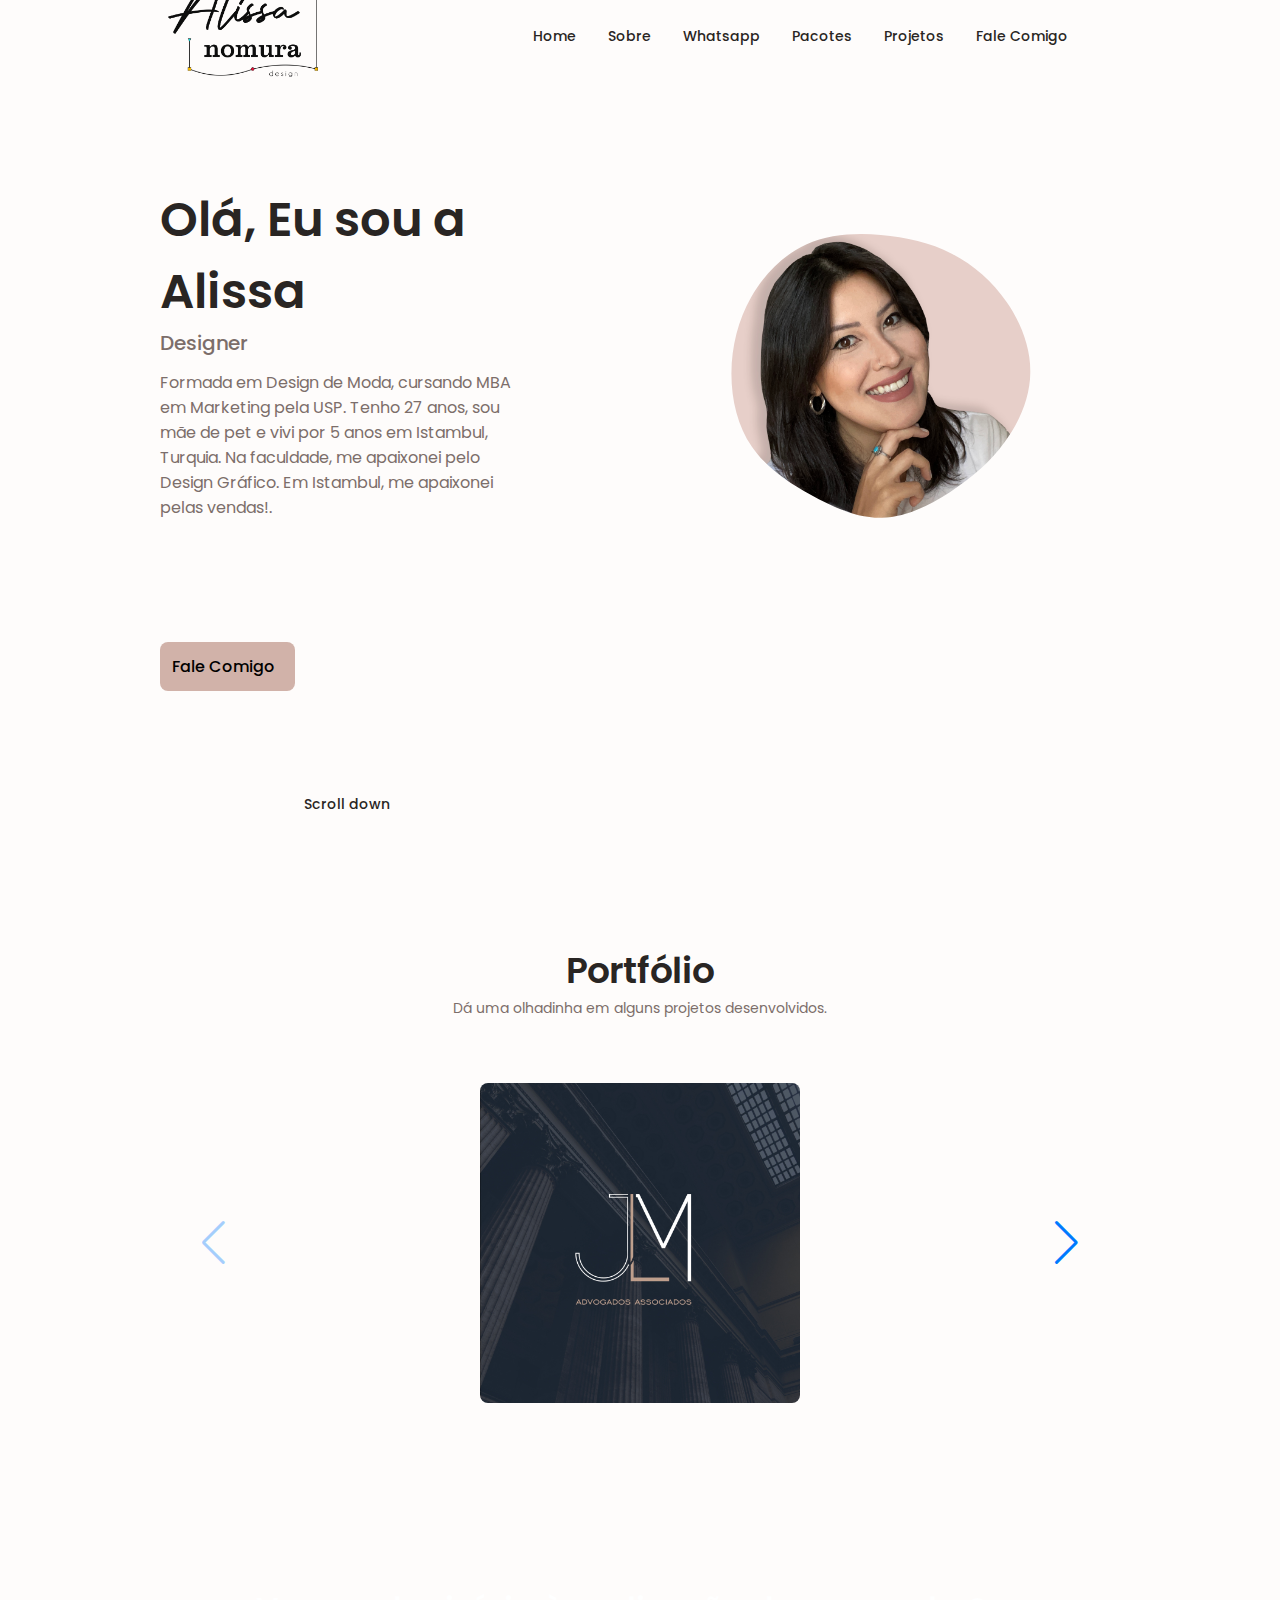
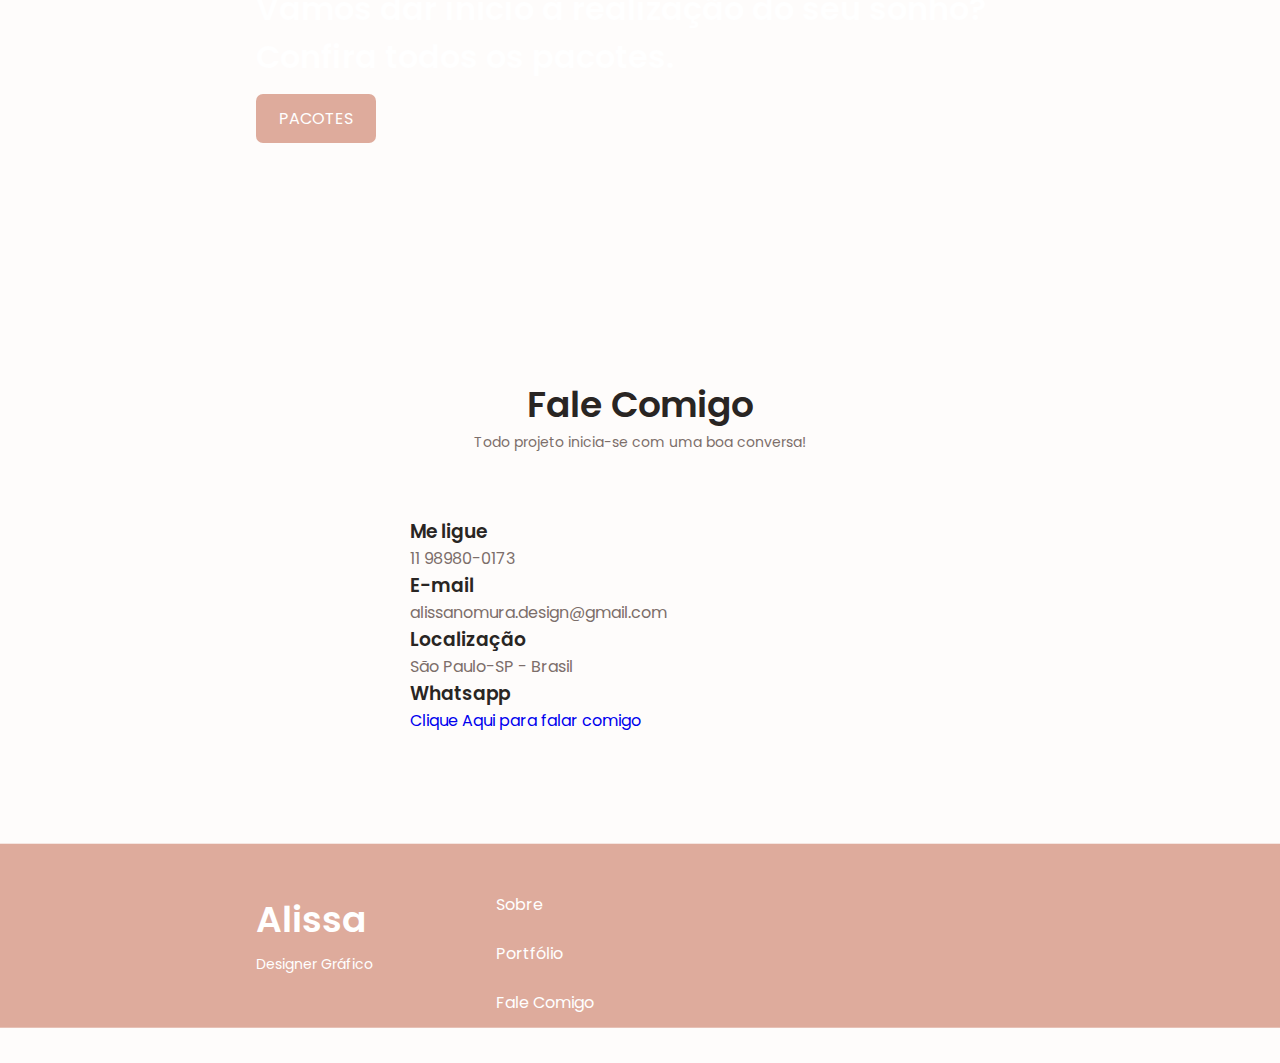
==== index.html @ 4fa04b90 "imagem corronpida" ====
<!doctype html>
<html lang="pt-br">
  <head>
    <!-- Required meta tags -->
    <meta charset="utf-8">
    <meta name="viewport" content="width=device-width, initial-scale=1">
    <!--unicon-->
    <link rel="stylesheet" href="https://unicons.iconscout.com/release/v4.0.0/css/line.css">
    <!---swiper CSS-->
    <link rel="stylesheet" href="css/swiper-bundle.min.css">
    <!-- Bootstrap CSS -->
    <link href="https://cdn.jsdelivr.net/npm/bootstrap@5.1.0/dist/css/bootstrap.min.css" rel="stylesheet" integrity="sha384-KyZXEAg3QhqLMpG8r+8fhAXLRk2vvoC2f3B09zVXn8CA5QIVfZOJ3BCsw2P0p/We" crossorigin="anonymous">
    <!--css main-->
    
    <link rel="stylesheet" href="estilos/main.css">
    

    <title>Alissa Nomura</title>
  </head>
  <body>
    <!-----------------------menu de navegação inferior------------------------------------------------>
    <header>
      <div class="header" id="header">
      <nav class="nav container">
        <a href="index.html" class="nav__logo img__logo__adjust"><img src="assets/LOGO_NOVO.png" alt=""></a>

        <div class="nav__menu" id="nav-menu">
          <ul class="nav__list grid">
            <li class="nav__item">
              <a href="#home" class="nav__link">
                 <i class="uil uil-estate nav__icon"></i> Home
              </a>
            </li>
            <li class="nav__item">
              <a href="sobre.html" class="nav__link">
                <i class="uil uil-user nav__icon"></i> Sobre
              </a>
            </li>
            <li class="nav__item">
              <a href="https://api.whatsapp.com/send?phone=5511989800173&text=Ol%C3%A1!%20Gostaria%20de%20mais%20informa%C3%A7%C3%B5es%20sobre%20os%20pacotes%20de%20Identidade%20Visual.%20" target="_blank" class="nav__link">
                <i class="uil uil-whatsapp nav__icon"></i> Whatsapp
              </a>
            </li>
            <li class="nav__item">
              <a href="/serviços.html" class="nav__link">
                <i class="uil uil-briefcase-alt nav__icon" ></i> Pacotes
              </a>
            </li>
            <li class="nav__item">
              <a href="#portfolio" class="nav__link">
                <i class="uil uil-scenery nav__icon"></i> Projetos
              </a>
            </li>
            <li class="nav__item">
              <a href="#contato" class="nav__link">
                <i class="uil uil-message nav__icon"></i> Fale Comigo
              </a>
            </li>
          </ul>
          <i class="uil uil-times nav__close" id="nav-close"></i>
        </div>

        <div class="nav__btns">
          <div class="nav__toggle" id="nav-toggle">
            <i class="uil uil-apps"></i>
          </div>
        </div>
      </nav>
    </div>
 </header>

 <!----------------------------------------- MAIN ------------------------------------------------------>
 <main class="main">

 

 <!----------------------------------------- HOME ------------------------------------------------------>

 <section class="home section" id="home">

  <div class="home__container container grid">

    <div class="home__content grid">
      <div class="home__social">
        <a href="https://www.instagram.com/alissanomura.design/"  target="_blank" class="home__social-icon">
          <i class="uil uil-instagram"></i>
        </a>

        <a href="https://api.whatsapp.com/send?phone=5511989800173&text=Ol%C3%A1!%20Gostaria%20de%20mais%20informa%C3%A7%C3%B5es%20sobre%20os%20pacotes%20de%20Identidade%20Visual.%20"  target="_blank" class="home__social-icon">
          <i class="uil uil-whatsapp"></i>
        </a>

      </div>
      <div class="home_img">
        <svg class="home__blob" viewBox="0 0 200 200" xmlns="http://www.w3.org/2000/svg">
          <defs>
            <clipPath id="user-space" clipPathUnits="userSpaceOnUse">
              <path fill="#FF0066" d="M43.6,-74.6C57.1,-67.7,69,-57.2,78,-44.2C87,-31.2,93,-15.6,92.7,-0.2C92.5,15.3,85.9,30.6,76.7,43.2C67.5,55.9,55.7,65.9,42.4,74.5C29.2,83,14.6,90.2,-0.2,90.5C-15,90.8,-29.9,84.3,-44.3,76.3C-58.6,68.4,-72.4,59.1,-81.3,46.1C-90.2,33.2,-94.2,16.6,-94.1,0C-94,-16.5,-89.9,-33,-81.8,-47.3C-73.7,-61.6,-61.7,-73.8,-47.4,-80.3C-33.1,-86.8,-16.6,-87.6,-0.8,-86.3C15,-85,30.1,-81.6,43.6,-74.6Z" transform="translate(95 90)" />
            </clipPath>
          </defs>
      
          <image class="home__blob-img"  preserveAspectRatio="xMinYMin slice" x='-11' y='-5' xlink:href="assets/foto-alissa-home-page.jpg" clip-path="url(#user-space)"/>
        </svg>
      </div>
      <div class="home__data">
        <h1 class="home__title">Olá, Eu sou a Alissa</h1>
        <h3 class="home__subtitle">Designer</h3>
        <p class="home__description">Formada em Design de Moda, cursando MBA em Marketing pela USP.
          Tenho 27  anos, sou mãe de pet e vivi por 5 anos em Istambul, Turquia.
          Na faculdade, me apaixonei pelo Design Gráfico. Em Istambul, me apaixonei pelas vendas!.</p>
        <a href="#contato" class="button button--flex">
          Fale Comigo <i class="uil uil-message button__icon"></i>
        </a>
      </div>
    </div>
<br>
    <div class="home__scroll">
      <a href="#sobre" class="home__scroll-button button--flex">
        <i class="uil uil-mouse-alt home__scroll-mouse"></i>
        <span class="home__scroll-name">Scroll down</span>
        <i class="uil uil-arrow-down home__scroll-arrow"></i>
      </a>
    </div>

  </div>
 </section>


 <!----------------------------------------- SOBRE ----------------------------------------------------->

 






<!----------------------------------------- portfolio ---------------------------------------------------->


<section class="portfolio section" id="portfolio">
  <h2 class="section__title">Portfólio</h2>
  <span class="section__subtitle">Dá uma olhadinha em alguns projetos desenvolvidos.</span>

  <div class="portfolio__container container swiper-container">
    <div class="swiper-wrapper">
      <!----------------------------------------- portfolio 1 ---------------------------------------------------->
      <div class="portfolio__content grid swiper-slide">
        <img src="assets/fotos-promo-produtos-serviços/01.jpg" alt="" class="portfolio__img">

        
      </div>

      <!----------------------------------------- portfolio 2 ---------------------------------------------------->
      <div class="portfolio__content grid swiper-slide">
        <img src="assets/fotos-promo-produtos-serviços/02.jpg" alt="" class="portfolio__img">

        
      </div>

      <!----------------------------------------- portfolio 3 ---------------------------------------------------->
      <div class="portfolio__content grid swiper-slide">
        <img src="assets/fotos-promo-produtos-serviços/03.jpg" alt="" class="portfolio__img">

        
      </div>

      <!----------------------------------------- portfolio 4 ---------------------------------------------------->
      <div class="portfolio__content grid swiper-slide">
        <img src="assets/fotos-promo-produtos-serviços/04.jpg" alt="" class="portfolio__img">

        
      </div>

      <!----------------------------------------- portfolio 5 ---------------------------------------------------->
      <div class="portfolio__content grid swiper-slide">
        <img src="assets/fotos-promo-produtos-serviços/05.jpg" alt="" class="portfolio__img">

        
      </div>

      <!----------------------------------------- portfolio 5 ---------------------------------------------------->
      <div class="portfolio__content grid swiper-slide">
        <img src="assets/fotos-promo-produtos-serviços/06.jpg" alt="" class="portfolio__img">

        
      </div>

      <!----------------------------------------- portfolio 5 ---------------------------------------------------->
      <div class="portfolio__content grid swiper-slide">
        <img src="assets/fotos-promo-produtos-serviços/07.jpg" alt="" class="portfolio__img">

        
      </div>

      <!----------------------------------------- portfolio 5 ---------------------------------------------------->
      <div class="portfolio__content grid swiper-slide">
        <img src="assets/fotos-promo-produtos-serviços/08.jpg" alt="" class="portfolio__img">

        
      </div>

      <!----------------------------------------- portfolio 5 ---------------------------------------------------->
      <div class="portfolio__content grid swiper-slide">
        <img src="assets/fotos-promo-produtos-serviços/09.jpg" alt="" class="portfolio__img">

        
      </div>

      <!----------------------------------------- portfolio 5 ---------------------------------------------------->
      <div class="portfolio__content grid swiper-slide">
        <img src="assets/fotos-promo-produtos-serviços/10.jpg" alt="" class="portfolio__img">

        
      </div>

      <!----------------------------------------- portfolio 5 ---------------------------------------------------->
      <div class="portfolio__content grid swiper-slide">
        <img src="assets/fotos-promo-produtos-serviços/11.jpg" alt="" class="portfolio__img">

        
      </div>

      <!----------------------------------------- portfolio 5 ---------------------------------------------------->
      <div class="portfolio__content grid swiper-slide">
        <img src="assets/fotos-promo-produtos-serviços/12.jpg" alt="" class="portfolio__img">

        
      </div>
    </div>

    <!---portfolio arrows-->
    <div class="swiper-button-next swiper-portfolio-icon"></div>
    <div class="swiper-button-prev swiper-portfolio-icon"></div>
    <!---portfolio arrows-->

    <div class="swiper-pagination"></div>

  </div>
</section>


<!----------------------------------------- VER PACOTES ---------------------------------------------------->

<section class="parallax_index">

  <div class="container">
    <div class="row">
      <div class="col-xs-12">
        <h1 class="text-center collor-chg home___title">Vamos dar início à realização do seu sonho?<br>
          <span>Confira todos os pacotes.</span>
          <br>
        </h1>
        <br>
        
        <p class="text-center">
          <a href="serviços.html" class="main-btn">PACOTES</a>
        </p>

      </div>
    </div>
  </div>

  
</section>

 <!----------------------------------------- contact-me ---------------------------------------------->

<section class="contato section" id="contato">

  <h2 class="section__title">Fale Comigo</h2>
  <span class="section__subtitle">Todo projeto inicia-se com uma boa conversa!</span>
  <div class="contato__container container grid">
    <div>
      <div class="contato__informacao">
        <i class="uil uil-phone contato__icon"></i>

        <div>
          <h3 class="contato__title">Me ligue</h3>
          <span class="contato__subtitle">11 98980-0173</span>
        </div>

        <div class="contato__informacao">
          <i class="uil uil-envelope contato__icon"></i>
  
          <div>
            <h3 class="contato__title">E-mail</h3>
            <span class="contato__subtitle">alissanomura.design@gmail.com</span>
          </div>

          <div class="contato__informacao">
            <i class="uil uil-map-marker contato__icon"></i>
    
            <div>
              <h3 class="contato__title">Localização</h3>
              <span class="contato__subtitle">São Paulo-SP - Brasil</span>
            </div>

            <div class="contato__informacao">
              <i class="uil uil-whatsapp"></i>
      
              <div>
                <h3 class="contato__title">Whatsapp</h3>
                <a href="https://api.whatsapp.com/send?phone=5511989800173&text=Ol%C3%A1!%20Gostaria%20de%20mais%20informa%C3%A7%C3%B5es%20sobre%20os%20pacotes%20de%20Identidade%20Visual.%20"><span class="contato__subtitle">Clique Aqui para falar comigo</span></a>
              </div>

            
      </div>
    </div>

  </div>

</section>


 <!----------------------------------------- SCROLL TOP -------------------------------------------------->

<a href="#home" class="scrollup" id="scroll-up">
  <i class="uil uil-arrow-circle-up scrollup__icon"></i>
</a>

</main>
 <!----------------------------------------- footer ------------------------------------------------->

 <footer class="footer">
   <div class="footer__bg">
     <div class="footer__container container grid">
       <div>
         <h1 class="footer__title">Alissa</h1>
         <span class="footer__subtitle">Designer Gráfico</span>
       </div>

       <ul class="footer__links">
         <li>
           <a href="sobre.html" class="footer__link">Sobre</a>
         </li>

         <li>
          <a href="#portfolio" class="footer__link">Portfólio</a>
        </li>

        <li>
          <a href="#contato" class="footer__link">Fale Comigo</a>
        </li>
       <br> 
       </ul>
       

       <div class="footer__socials">
         <a href="https://www.instagram.com/alissanomura.design/" target="_blank" class="footer__social">
          <i class="uil uil-instagram"></i>
           
        </a>

        <a href="https://api.whatsapp.com/send?phone=5511989800173&text=Ol%C3%A1!%20Gostaria%20de%20mais%20informa%C3%A7%C3%B5es%20sobre%20os%20pacotes%20de%20Identidade%20Visual.%20" target="_blank" class="footer__social">
          <i class="uil uil-whatsapp"></i>
        </a>
       </div>
     </div>
     
   </div>
 </footer>
 



    <script src="https://cdn.jsdelivr.net/npm/@popperjs/core@2.9.3/dist/umd/popper.min.js" integrity="sha384-eMNCOe7tC1doHpGoWe/6oMVemdAVTMs2xqW4mwXrXsW0L84Iytr2wi5v2QjrP/xp" crossorigin="anonymous"></script>
    <script src="https://cdn.jsdelivr.net/npm/bootstrap@5.1.0/dist/js/bootstrap.min.js" integrity="sha384-cn7l7gDp0eyniUwwAZgrzD06kc/tftFf19TOAs2zVinnD/C7E91j9yyk5//jjpt/" crossorigin="anonymous"></script>
    <script src="js/swiper-bundle.min.js"></script>
    <script src="js/navbarinf.js"></script>
    <script src="js/mobile-navbar.js"></script>
    
  </body>
</html>
---- estilos/main.css ----
/*=================================GOOGLE FONTS===============================*/
@import url('https://fonts.googleapis.com/css2?family=Poppins:wght@400;500;600&display=swap');

:root{
    --header-height:3rem;
/*====== margin bottom =======*/
    --mb-0-25: .25rem;
    --mb-0-5: .5rem;
    --mb-0-75: .75rem;
    --mb-1: 1rem;
    --mb-1-5: 1.5rem;
    --mb-2: 2rem;
    --mb-2-5: 2.5rem;
    --mb-3: 3rem;
    /*======= z index =======*/
    --z-tooltip: 10;
    --z-fixed: 100;
    --z-modal: 1000;
    
    /*=====HSL COLOR MODE======*/

    --hue-color: 14;

    --firs-color: hsl(var(--hue-color), 30%, 74%);
    --firs-color-second: hsl(var(--hue-color), 69%, 61%);
    --firs-color-alt: hsl(var(--hue-color), 57%, 53%);
    --firs-color-lighter: hsl(var(--hue-color), 92%, 85%);
    --title-color: hsl(var(--hue-color), 8%, 15%);
    --text-color: hsl(var(--hue-color), 8%, 45%);
    --text-color-light: hsl(var(--hue-color), 8%, 65%);
    --input-color: hsl(var(--hue-color), 70%, )96%;
    --body-color: hsl(var(--hue-color), 60%, 99%);
    --container-color: #fff;


    --body-font: 'Poppins', sans-serif;

    /*======font size======*/

    --big-font-size: 2rem;
    --h1-font-size: 1.5rem;
    --h2-font-size: 1.25rem;
    --h3-font-size: 1.125rem;
    --normal-font-size: .938rem;
    --small-font-size: .813rem;
    --smaller-font-size: .75rem;

    /*=====font weight =======*/
    --font-medium: 500;
    --font-semi-bold: 600;
}

     

    /*====font size for large devices=====*/

@media screen and (min-width: 968px) {
    :root{
        --big-font-size: 3rem;
        --h1-font-size: 2.25rem;
        --h2-font-size: 1.5rem;
        --h3-font-size: 1.25rem;
        --normal-font-size: 1rem;
        --small-font-size: .875rem;
        --smaller-font-size: .813rem;
    }
    
}

/*====== base =====*/
*{
    box-sizing: border-box;
    padding: 0;
    margin: 0;
}
html{
    scroll-behavior: smooth;
}

body{
    margin: 0 0 var(--header-height) 0;
    font-size: var(--normal-font-size);
    font-family: var(--body-font);
    background-color: var(--body-color);
    color: var(--text-color);
    
}

h1,h2,h3,h4{
    color: var(--title-color);
    font-weight: var(--font-semi-bold);
}

ul{
    list-style: none;
}

a{
    text-decoration: none;
}

img{
    max-width: 100%;
    height: auto;
}

/*=========== REUSABLE CSS CLASSES =======*/
.section{
    padding: 3rem 0 4rem;
}

.section__title{
    font-size: var(--h1-font-size);
}



.section__subtitle{
    display: block;
    font-size: var(--small-font-size);
    margin-bottom: var(--mb-3);
}

.section__title, .section__subtitle{
    text-align: center;
}

/*======LAYOUT=====*/

.container{
    max-width: 768px;
    margin-right: var(--mb-1-5);
}

.grid{
    display: grid;
    gap: 1.5rem;
}


.header{
    width: 100%;
    position: absolute;
    bottom: 0;
    left: 0;
    z-index: var(--z-fixed);
    background-color: var(--body-color);
}

/*======= NAV ==========*/

.nav{
    max-width: 968px;
    height: var(--header-height);
    display: flex;
    justify-content: space-between;
    align-items: center;
}

.nav__logo{
    margin-left: var(--mb-0-75);
}

.img__logo__adjust{
    width: 150px;
    margin-top: 15px;
}

.nav__logo,
.nav__toggle{
    color: var(--title-color);
    font-weight: var(--font-medium);
}

.nav__logo:hover{
    color: var(--firs-color);
    
}

.nav__toggle{
    font-size: 1.1rem;
    cursor: pointer;
    
}

.nav__toggle:hover{
    color: var(--firs-color);
}

@media screen and (max-width: 767px){
    .nav__menu{
        position: fixed;
        bottom: -100%;
        left: 0;
        width: 100%;
        background-color: var(--body-color);
        padding: 3rem 1.5rem 4rem;
        box-shadow: 0 -1px 4px rgba(0,0,0,.15);
        border-radius: 1.5rem 1.5rem 0 0;
        transition: .3s;
        
    }

    .img__logo__adjust{
        width: 70px;
        margin: 0px;
        margin-left: 10px;
        
    }

    .header{
        position: fixed;
    }
}

.nav__list{
    grid-template-columns: repeat(3, 1fr);
    gap: 2rem;
    margin-right: var(--mb-2-5);
   
}

.nav__link{
    display: flex;
    flex-direction: column;
    align-items: center;
    font-size: var(--small-font-size);
    color: var(--title-color);
    font-weight: var(--font-medium);
}



.nav__link:hover{
    color: var(--firs-color);
}

.nav__icon{
    font-size: 1.2rem;
}

.nav__close{

    position: absolute;
    right: 1.3rem;
    bottom: .5rem;
    font-size: 1.5rem;
    cursor: pointer;
    color: var(--firs-color);

}

.nav__close:hover{
    color: var(--firs-color-alt);
}
/*============mostrar menu============*/

.show-menu{
    bottom: 0;
    margin-bottom: 0;
}

/*=================================== HOME ===============================================*/

.home__container{
    gap: 1rem;
}

.home__content{
    grid-template-columns: .5fr 3fr;
    padding-top: 3.5rem;
    align-items: center;
}

.home__social{
    display: grid;
    grid-template-columns: max-content;
    row-gap: 1rem;
}

.home__social-icon{
    font-size: 1.25rem;
    color: var(--firs-color);
}

.home__social-icon:hover{
    color: var(--firs-color-alt);
}

.home__blob{
    width: 220px;
    fill: var(--firs-color);
}

.home_img{
    margin-left: -12px;
}

.home__blob-img{
    width: 220px;
}

.home__data{
    grid-column: 1/3;
}

.home__title{
    font-size: var(--big-font-size);
}



.home__subtitle{
    font-size: var(--h3-font-size);
    color: var(--text-color);
    font-weight: var(--font-medium);
    margin-bottom: var(--mb-0-75);
}

.home__description{
    margin-bottom: var(--mb-2);
}

.home__scroll{
    display: none;
}

.home__scroll-button{
    color: var(--firs-color);
    transition: .3s;
}

.home__scroll-button:hover{
    transform: translateY(.25rem);
}

.home__scroll-mouse{
    font-size: 2rem;
}

.home__scroll-name{
    font-size: var(--small-font-size);
    color: var(--title-color);
    font-weight: var(--font-medium);
    margin-right: var(--mb-0-25);
}

.home__scroll-arrow{
    font-size: 1.25rem;
}

/*==================buttons====================*/

.button{
    display: inline-block;
    background-color: var(--firs-color);
    color: black;
    padding: .75rem;
    border-radius: .5rem;
    font-weight: var(--font-medium);
    transform: translateY(90px);
}

.button:hover{
    
    color: #FFF;
}

.button__icon{
    font-size: 1.25rem;
    margin-left: var(--mb-0-5);
    transition: .3s;
}

.button--flex{
    display: inline-flex;
    align-items: center;
    
}

/*==================SOBRE====================*/

.sobre__img{
    width: 200px;
    border-radius: .5rem;
    justify-self: center;
    align-self: center;
}



.sobre__description{
    text-align: center;
    margin-bottom: var(--mb-2-5);
}

.sobre__info{
    display: flex;
    justify-content: space-evenly;
    margin-bottom: var(--mb-2-5);
}

.sobre__info-title{
    font-size: var(--h2-font-size);
    font-weight: var(--font-semi-bold);
    color: var(--title-color);
}

.sobre__info-name{
    font-size: var(--smaller-font-size);
}

.sobre__info-title,
.sobre__info-name{
    display: block;
    text-align: center;
}


.collor-chg{
    color: white;
}

/*------------------------ SKILLS -------------------------------->*/

.skills__container{

    row-gap: 0;
}

.skills__header{
    display: flex;
    align-items: center;
    margin-bottom: var(--mb-2-5);
    cursor: pointer;
}

.skills__icon,
.skills__arrow{
    font-size: 2rem;
    color: var(--firs-color);
}

.skills__icon{
    margin-right: var(--mb-0-75);
}

.skills__title{
    font-size: var(--h3-font-size);
}

.skills__subtitle{
    font-size: var(--small-font-size);
    color: var(--text-color-light);
}

.skills__arrow{
    margin-left: auto;
    transition: .4s;
}

.skills__titles{
    display: flex;
    justify-content: space-between;
    margin-bottom: var(--mb-0-5);
}

.skills_name{
    font-size: var(--normal-font-size);
    font-weight: var(--font-medium);
}

.skills__bar,
.skills__porcentagem{
    height: 5px;
    border-radius: .25rem;
}

.skills__bar{
    background-color: var(--firs-color-lighter);
}

.skills__porcentagem{
    display: block;
    background-color: var(--firs-color);
}

.skills__PH{
    width: 90%;
}

.skills__PH2{
    width: 80%;
}

.skills__PH3{
    width: 60%;
}

.skills__PH4{
    width: 50%;
}

.skills__PH5{
    width: 77%;
}

.skills__close .skills__list{
    height: 0;
    overflow: hidden;
    
}

.skills__open .skills__list{
    height: max-content;
    margin-bottom: var(--mb-2-5);
    
}

.skills__open .skills__arrow{
    transform: rotate(180deg);
    
}




/*=====================PORTFOLIO=================*/

.portfolio__container{
    overflow: initial;
}

.portfolio__content{
    padding: 0 .5rem;
}

.portfolio__img{
    width: 265px;
    border-radius: .5rem;
    justify-self: center;
    
}

.portfolio__title{
    font-size: var(--h3-font-size);
    margin-bottom: var(--mb-0-5);
}

.portfolio__description{
    margin-bottom: var(--mb-0-75);
}


/*================  scroll up ===============*/

.scrollup{
    position: fixed;
    right: 1rem;
    bottom: -20%;
    background-color: var(--firs-color);
    opacity: .8;
    padding: 0 .3rem;
    border-radius: .4rem;
    z-index: var(--z-tooltip);
    transition: .4s;
}

.scrollup:hover{

    background-color: var(--firs-color);
}

.scrollup__icon{
    font-size: 1.5rem;
    color: #FFF;
}



/*================ show scroll up ===============*/
.show-scroll{
    bottom: 5rem;
}

/*================ FOOTER ===============*/

.footer{
    padding-top: 2rem;
}

.footer__container{
    row-gap: 3.5rem;
}

.footer__bg{
    background-color: hsl(var(--hue-color), 50%, 74%);
    padding: 2rem 0 3rem;
}

.footer__title{
    font-size: var(--h1-font-size);
    margin-bottom: var(--mb-0-25);
}

.footer__subtitle{
    font-size: var(--small-font-size);
}

.footer__links{
    display: flex;
    flex-direction: column;
    row-gap: 1.5rem;
}

.footer__link{
    color: black;
    margin-left: -24px;
}

.footer__link:hover{

    color: var(--firs-color-lighter);
}

.footer__social{
    font-size: 1.25rem;
    margin-right: var(--mb-1-5);
}

.footer__social:hover{
    color: var(--firs-color-lighter);
}

.footer__title,
.footer__subtitle,
.footer__link,
.footer__social{
    color: #FFF;
}

/*================ SCROLL BAR ===============*/

::-webkit-scrollbar{
    width: .60rem;
    background-color: hsl(var(--hue-color), 50%, 74%);
    border-radius: .5rem;
}

::-webkit-scrollbar-thumb{
    background-color: var(--firs-color-lighter);
    border-radius: .5rem;
}
/*====================MEDIA QUERIES==============================*/

/*FOR SMALL DEVICES*/
@media screen and (max-width: 350px) {

    .nav__menu{
        padding: 2rem .25rem 4rem;
    }
    .nav__list{
        column-gap: 0;
    }
    .home__content{
        grid-template-columns: .25fr 3fr;
    }
    
    .home__blob{
        width: 180px;
    }

    
}


/*FOR MEDIUM DEVICES*/

@media screen and (max-width: 568px){
    .sobre__container{
        column-gap: 2rem;
        background-color: var(--firs-color);
        border-radius: 10px;
        color: white;
    }

    .sobre__img{
        width: 350px;
        margin-top: 20px;
    }

    .section__subtitle{
        font-size: 17px;
        text-align: center;
    }
    
}

@media screen and (min-width: 568px){
    .home__content{
        grid-template-columns: max-content 1fr 1fr;
    }

    .home__data{
        grid-column: initial;
    }
    .home_img{
        order: 1;
        justify-self: center;
    }

    .sobre__container,
    .portfolio__content,
    .contato__container,
    .footer__container{
        grid-template-columns: repeat(2, 1fr);
    }

    
}

@media screen and (max-width: 768px) {
    .portfolio__content{
        grid-template-columns: repeat(1, 1fr);
    }
    
    .sobre__container{
        grid-template-columns: repeat(1, 1fr);
        background-color: var(--firs-color);
        color: white;
    }
    .sobre__img{
        width: 300px;
        transform: translateY(30px);
    }
}

@media screen and (min-width: 768px){
    .container{
        margin-left: auto;
        margin-right: auto;
    }
    .body{
        margin: 0;
    }
    .section{
        padding: 6rem 0 2rem;
    }
    .section__subtitle{
        margin-bottom: 4rem;

    }
    .header{
        top: 0;
        bottom: initial;
    }

    

    .header,
    .main,
    .footer__container{
        padding: 0 1rem;
    }
    .nav{
        height: calc(--header-height) + 1.5rem;
        column-gap: 1rem;
    }

    .nav__icon,
    .nav__close,
    .nav__toggle{
        display: none;
    }

    .nav__list{
        display: flex;
        column-gap: 2rem;
    }
    .nav__menu{
        margin-left: auto;
        margin-top: 1.5rem;

    }

    .home__container{
        row-gap: 5rem;
    }

    .home__content{
        padding-top: 5.5rem;
        column-gap: 2rem;
    }

    .home__blob{
        width: 270px;
    }

    .home__scroll{
        display: block;
    }

    .home__scroll-button{
        margin-left: 3rem;
    }

    .sobre__container{
        column-gap: 2rem;
        background-color: var(--firs-color);
        border-radius: 10px;
        color: white;
    }

    .sobre__img{
        width: 350px;
        margin-top: -180px;
    }

    .sobre__description{
        text-align: unset;
        margin-left: -150px;
        margin-top: 30px;
    }

    .sobre__info{
        justify-content: space-between;
    }

    .portfolio__img{
        width: 320px;
    }

    .portfolio__content{
        grid-template-columns: repeat(1, 1fr);
    }
    

    

    .footer__container{
        grid-template-columns: repeat(3, 1fr);
    }

    .footer__bg{
        padding: 3rem 0 3.5rem;
    }

    .footer__links{
        flex-direction: column;
        column-gap: 5rem;
    }

    .footer__socials{
        justify-self: flex-end;
    }
}


/*FOR LARGE DEVICES*/

@media screen and (min-width: 1024px){
    .header,
    .main,
    .footer__container{
        padding: 0;
    }

    .footer__container{
        height: 5rem;
    }

    .footer{
        transform: translateY(2.92rem);
    }

    
    

    .home__blob{
        width: 320px;
        transform: translateX( 3rem)

    }

    .home__data{
        transform: translateX(-8rem)
    }

    .home__social{
        transform: translateX(-12rem);
    }

    .portfolio__content{
        column-gap: 5rem;
    }

    .swiper-button-prev{
        left: -3.5rem;
    }

    .swiper-button-next{
        right: -3.5rem; 
    }
    
    .contato__container{
        width: 460px;
    }

    
}



/*inicia do estilo das sections parallax e thumbs*/



.parallax{
    background-image: url(/assets/Alissa-hotel-2.jpeg);
    background-position: center top;
    background-repeat: no-repeat;
    background-size: cover;
    background-attachment: fixed;
    color: white;
    padding-top: 240px;
    height: 100vh;
    
}

.parallax_index{
    background-image: url(/assets/banner_paralax-index.jpeg);
    background-position: center top;
    background-repeat: no-repeat;
    background-size: cover;
    background-attachment: fixed;
    color: white;
    padding-top: 150px;
    padding-bottom: 150px;
}

.content-site{
    padding-top: 200px;
    padding-bottom: 200px;
}

.d-block{
    box-shadow: 3px 3px 5px rgba(36, 46, 78, 0.336);
}

.h1-bio{
    font-family: 'Quattrocento Sans', sans-serif;
    font-weight: 700;
}

.p-bio{
    font-family: 'Mukta', sans-serif;
    font-size: 22px;
    font-weight: 700;
    color: rgb(192, 192, 192);
}

.p-bio-2{
    font-family: 'Mukta', sans-serif;
    font-size: 18px;
    font-weight: 400;
}

.main-btn{
    background-color: rgb(222, 171, 156);
    color: white;
    text-transform: uppercase;
    width: 130px;
    height: 50px;
    padding: 10px 20px;
    border-radius: 7px;
    border: 3px solid transparent;
    transition: .5s;
}

.main-btn:hover{
    text-decoration: none;
    color: white;
    background-color: transparent;
    border-color: rgb(222, 171, 156);
}
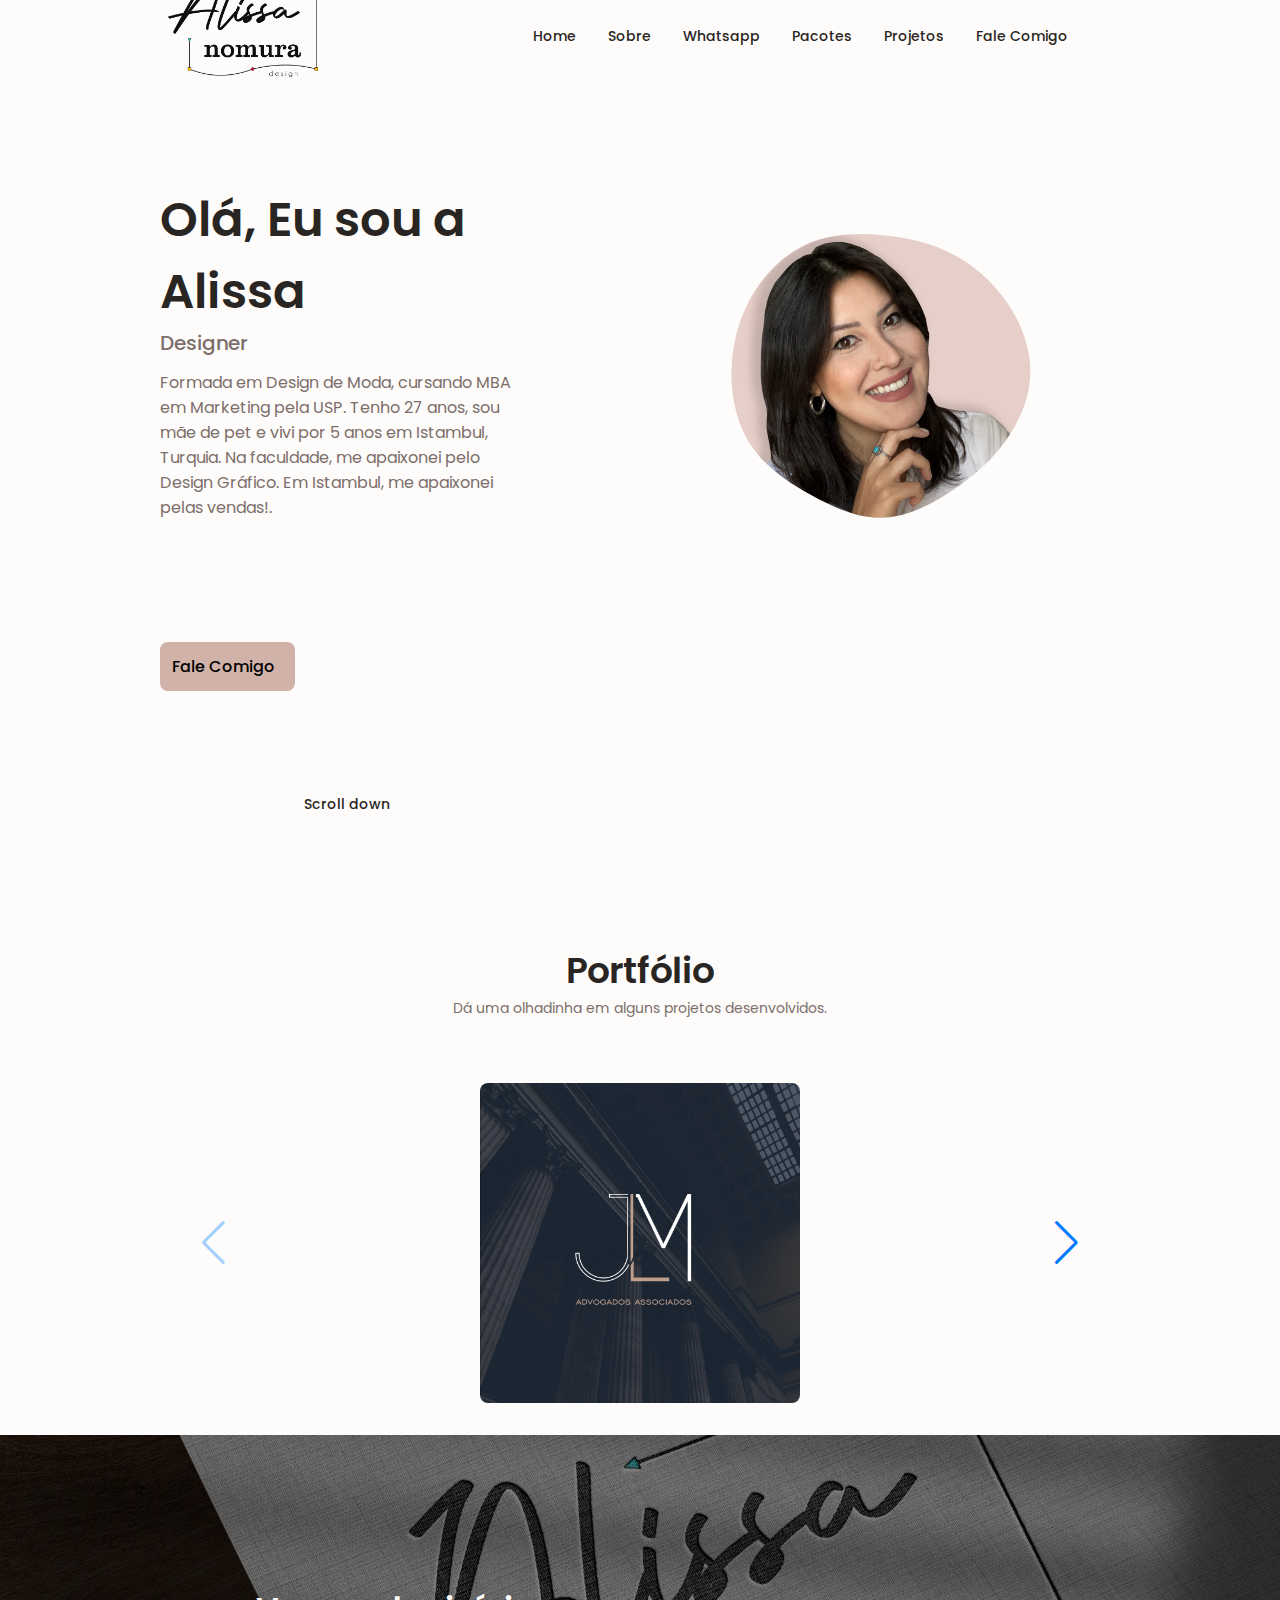
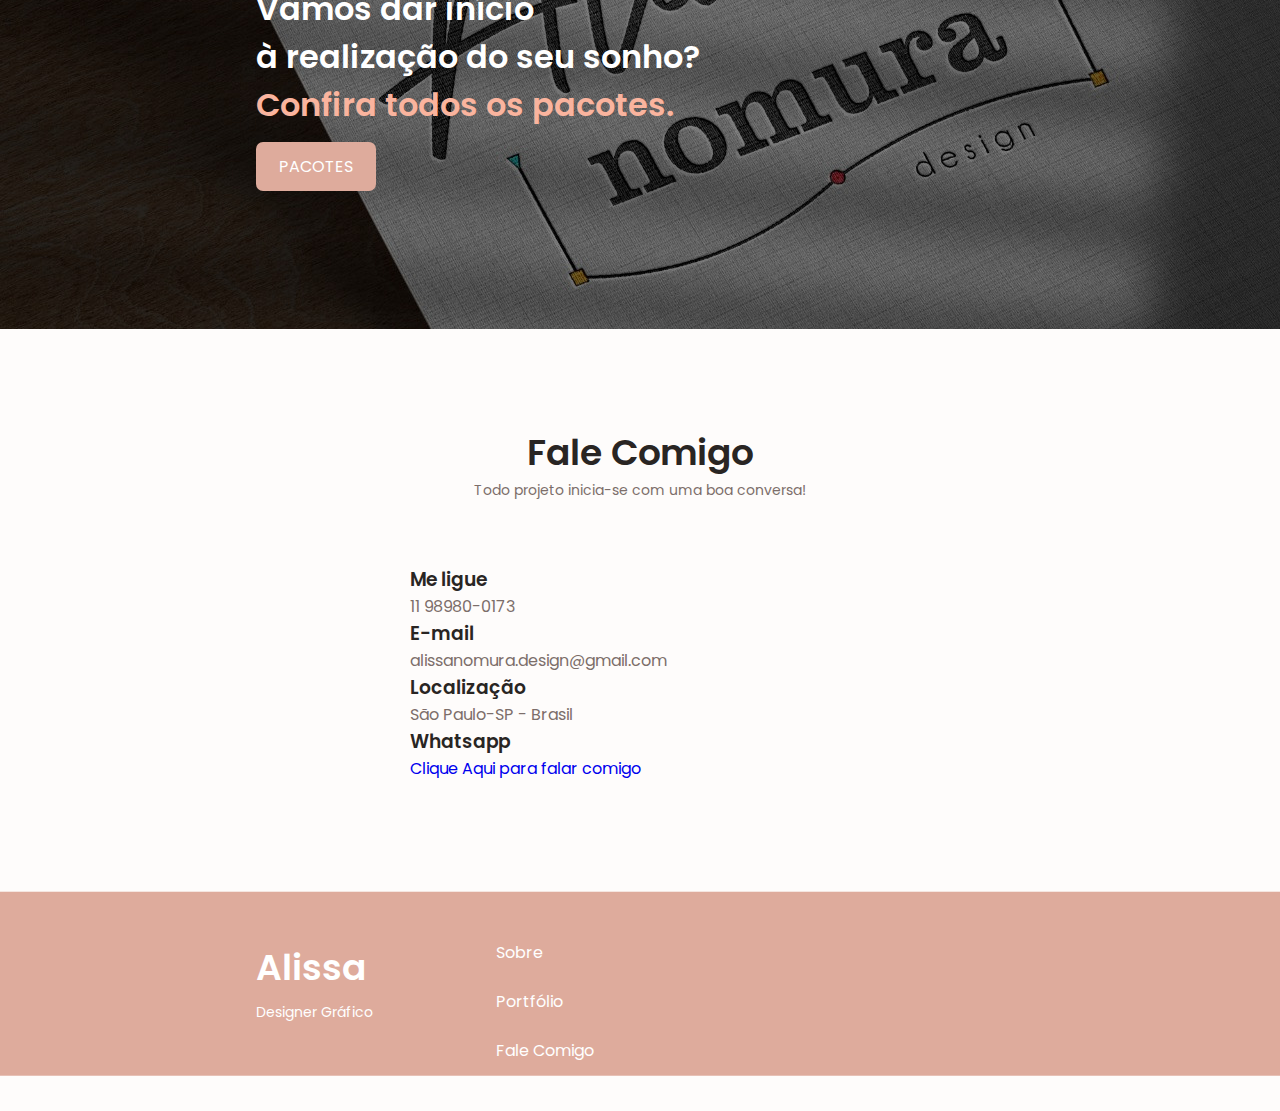
==== commit 35a276ae: "mudanças solicitadas" ====
--- a/index.html
+++ b/index.html
@@ -247,13 +247,13 @@
   <div class="container">
     <div class="row">
       <div class="col-xs-12">
-        <h1 class="text-center collor-chg home___title">Vamos dar início à realização do seu sonho?<br>
-          <span>Confira todos os pacotes.</span>
+        <h1 class=" collor-chg home___title">Vamos dar início <br> à realização do seu sonho?<br>
+          <span class="red">Confira todos os pacotes.</span>
           <br>
         </h1>
         <br>
         
-        <p class="text-center">
+        <p>
           <a href="serviços.html" class="main-btn">PACOTES</a>
         </p>
 
--- a/estilos/main.css
+++ b/estilos/main.css
@@ -388,6 +388,12 @@
 }
 
 
+.red{
+    color: hsl(var(--hue-color), 90%, 80%);
+    
+}
+
+
 
 .sobre__description{
     text-align: center;
@@ -916,11 +922,11 @@
 
 
 .parallax{
-    background-image: url(/assets/Alissa-hotel-2.jpeg);
-    background-position: center top;
-    background-repeat: no-repeat;
+    background-image: url(/assets/Alissa-hotel-2.jpg);
+    background-position: center center;
+    width: 100%;
     background-size: cover;
-    background-attachment: fixed;
+    background-attachment: scroll;
     color: white;
     padding-top: 240px;
     height: 100vh;
@@ -929,10 +935,10 @@
 
 .parallax_index{
     background-image: url(/assets/banner_paralax-index.jpeg);
-    background-position: center top;
+    background-position: center center;
     background-repeat: no-repeat;
     background-size: cover;
-    background-attachment: fixed;
+    background-attachment: scroll;
     color: white;
     padding-top: 150px;
     padding-bottom: 150px;
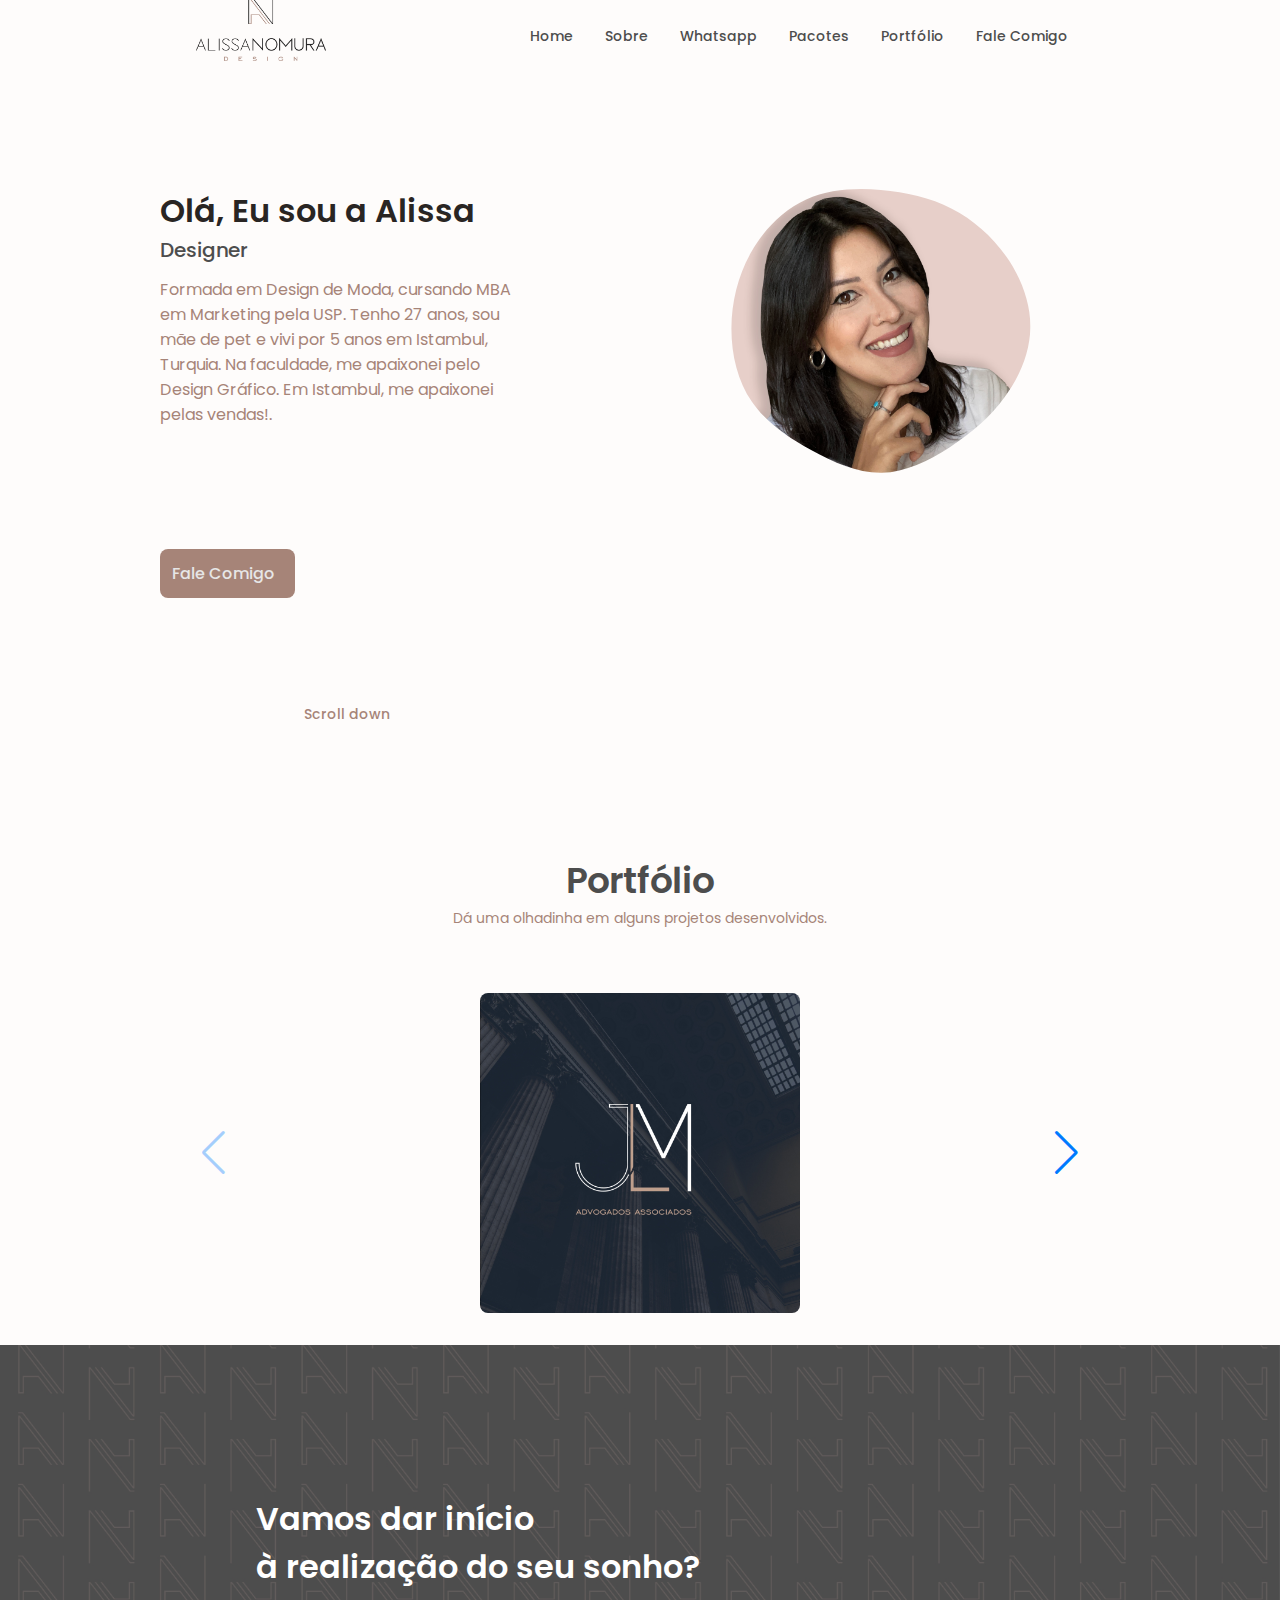
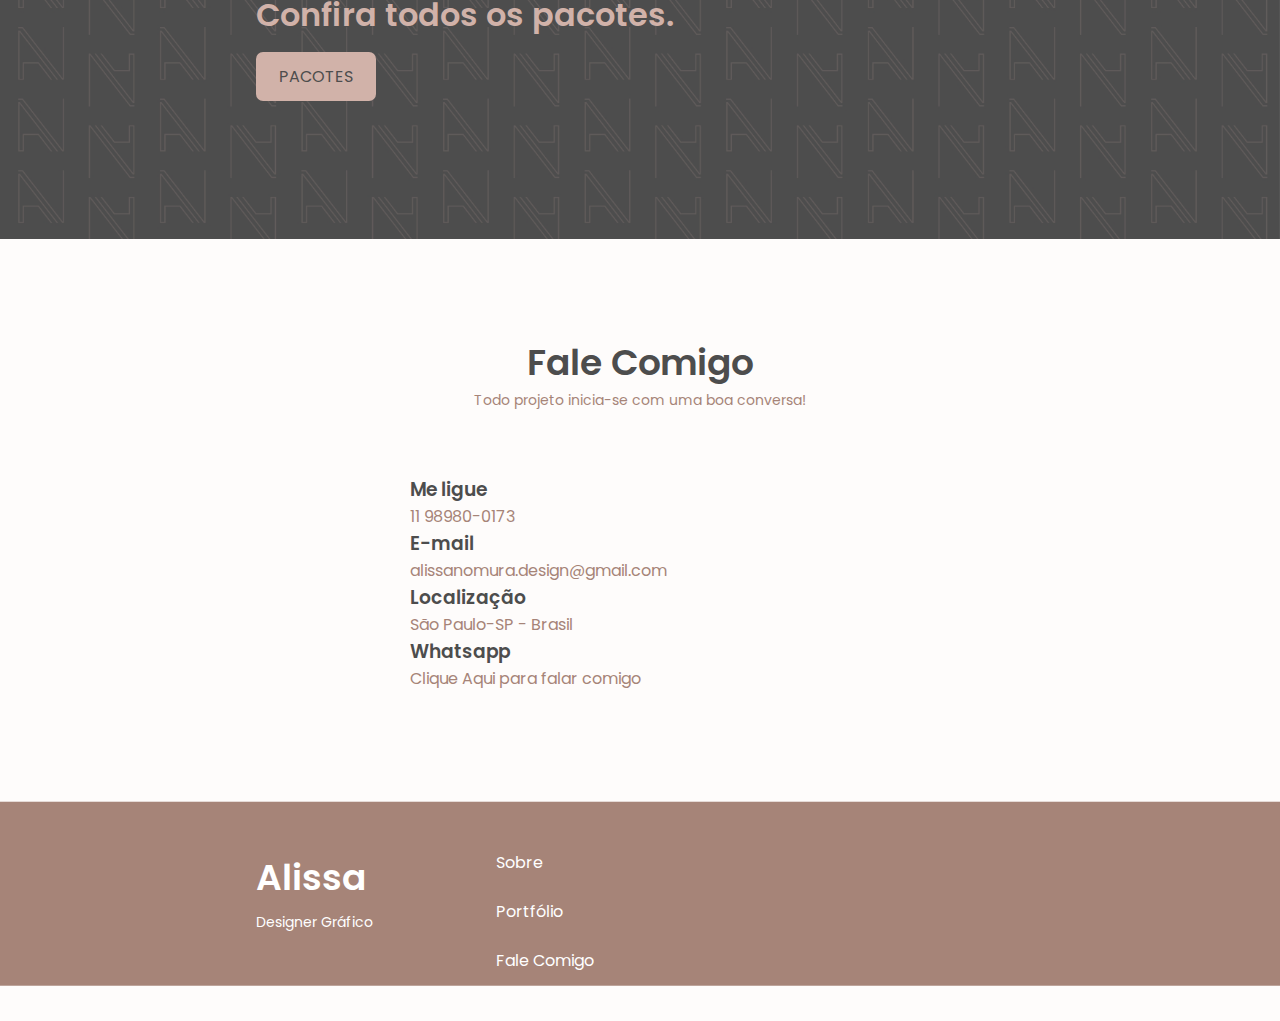
==== commit 12ec8fc5: "ajustes logo e id visual" ====
--- a/index.html
+++ b/index.html
@@ -11,18 +11,20 @@
     <!-- Bootstrap CSS -->
     <link href="https://cdn.jsdelivr.net/npm/bootstrap@5.1.0/dist/css/bootstrap.min.css" rel="stylesheet" integrity="sha384-KyZXEAg3QhqLMpG8r+8fhAXLRk2vvoC2f3B09zVXn8CA5QIVfZOJ3BCsw2P0p/We" crossorigin="anonymous">
     <!--css main-->
+    <!--------------------------------------- Fav-Icon --------------------------------------------->
+    <link rel="shortcut icon" href="assets/fav.ico" type="image/x-icon">
     
     <link rel="stylesheet" href="estilos/main.css">
     
 
-    <title>Alissa Nomura</title>
+    <title>Alissa Nomura | Home</title>
   </head>
   <body>
     <!-----------------------menu de navegação inferior------------------------------------------------>
     <header>
       <div class="header" id="header">
       <nav class="nav container">
-        <a href="index.html" class="nav__logo img__logo__adjust"><img src="assets/LOGO_NOVO.png" alt=""></a>
+        <a href="index.html" class="nav__logo img__logo__adjust"><img src="assets/Novo-Logo-Alissa.png" alt=""></a>
 
         <div class="nav__menu" id="nav-menu">
           <ul class="nav__list grid">
@@ -48,7 +50,7 @@
             </li>
             <li class="nav__item">
               <a href="#portfolio" class="nav__link">
-                <i class="uil uil-scenery nav__icon"></i> Projetos
+                <i class="uil uil-scenery nav__icon"></i> Portfólio
               </a>
             </li>
             <li class="nav__item">
--- a/estilos/main.css
+++ b/estilos/main.css
@@ -19,7 +19,7 @@
     
     /*=====HSL COLOR MODE======*/
 
-    --hue-color: 14;
+    --hue-color: 15;
 
     --firs-color: hsl(var(--hue-color), 30%, 74%);
     --firs-color-second: hsl(var(--hue-color), 69%, 61%);
@@ -111,6 +111,7 @@
 
 .section__title{
     font-size: var(--h1-font-size);
+    color: #4D4D4D;
 }
 
 
@@ -119,6 +120,7 @@
     display: block;
     font-size: var(--small-font-size);
     margin-bottom: var(--mb-3);
+    color: #A68478;
 }
 
 .section__title, .section__subtitle{
@@ -158,11 +160,11 @@
 }
 
 .nav__logo{
-    margin-left: var(--mb-0-75);
+    margin-left: var(--mb-2-5);
 }
 
 .img__logo__adjust{
-    width: 150px;
+    width: 130px;
     margin-top: 15px;
 }
 
@@ -225,14 +227,16 @@
     flex-direction: column;
     align-items: center;
     font-size: var(--small-font-size);
-    color: var(--title-color);
+    color: #4D4D4D;
     font-weight: var(--font-medium);
+    transition: ease .3s;
 }
 
 
 
 .nav__link:hover{
-    color: var(--firs-color);
+    color: #A68478;
+    transition: ease .3s;
 }
 
 .nav__icon{
@@ -280,11 +284,11 @@
 
 .home__social-icon{
     font-size: 1.25rem;
-    color: var(--firs-color);
+    color: #A68478;
 }
 
 .home__social-icon:hover{
-    color: var(--firs-color-alt);
+    color: #d4a696;
 }
 
 .home__blob{
@@ -305,20 +309,21 @@
 }
 
 .home__title{
-    font-size: var(--big-font-size);
+    font-size: #4D4D4D;
 }
 
 
 
 .home__subtitle{
     font-size: var(--h3-font-size);
-    color: var(--text-color);
+    color: #4D4D4D;
     font-weight: var(--font-medium);
     margin-bottom: var(--mb-0-75);
 }
 
 .home__description{
     margin-bottom: var(--mb-2);
+    color: #A68478;
 }
 
 .home__scroll{
@@ -336,34 +341,38 @@
 
 .home__scroll-mouse{
     font-size: 2rem;
+    color: #A68478;
 }
 
 .home__scroll-name{
     font-size: var(--small-font-size);
-    color: var(--title-color);
+    color: #A68478;
     font-weight: var(--font-medium);
     margin-right: var(--mb-0-25);
 }
 
 .home__scroll-arrow{
     font-size: 1.25rem;
+    color: #A68478;
 }
 
 /*==================buttons====================*/
 
 .button{
     display: inline-block;
-    background-color: var(--firs-color);
-    color: black;
+    background-color: #A68478;
+    color: #E6E6E6;
     padding: .75rem;
     border-radius: .5rem;
     font-weight: var(--font-medium);
     transform: translateY(90px);
+    transition: ease .3s;
 }
 
 .button:hover{
-    
+    transition: ease .3s;
     color: #FFF;
+    background-color: #c0a195;
 }
 
 .button__icon{
@@ -389,7 +398,7 @@
 
 
 .red{
-    color: hsl(var(--hue-color), 90%, 80%);
+    color: #D1B2A9;
     
 }
 
@@ -456,8 +465,8 @@
 }
 
 .skills__subtitle{
-    font-size: var(--small-font-size);
-    color: var(--text-color-light);
+    font-size: var(--normal-font-size);
+    color: #A68478;
 }
 
 .skills__arrow{
@@ -564,7 +573,7 @@
     position: fixed;
     right: 1rem;
     bottom: -20%;
-    background-color: var(--firs-color);
+    background-color: #A68478;
     opacity: .8;
     padding: 0 .3rem;
     border-radius: .4rem;
@@ -573,8 +582,8 @@
 }
 
 .scrollup:hover{
-
-    background-color: var(--firs-color);
+    transition: ease .3s;
+    background-color: #D1B2A9;
 }
 
 .scrollup__icon{
@@ -600,7 +609,7 @@
 }
 
 .footer__bg{
-    background-color: hsl(var(--hue-color), 50%, 74%);
+    background-color: #A68478;
     padding: 2rem 0 3rem;
 }
 
@@ -622,20 +631,24 @@
 .footer__link{
     color: black;
     margin-left: -24px;
+    transition: ease .3s;
 }
 
 .footer__link:hover{
 
+    transition: ease .3s;
     color: var(--firs-color-lighter);
 }
 
 .footer__social{
     font-size: 1.25rem;
     margin-right: var(--mb-1-5);
+    transition: ease .3s;
 }
 
 .footer__social:hover{
     color: var(--firs-color-lighter);
+    transition: ease .3s;
 }
 
 .footer__title,
@@ -649,12 +662,12 @@
 
 ::-webkit-scrollbar{
     width: .60rem;
-    background-color: hsl(var(--hue-color), 50%, 74%);
+    background-color: #A68478;
     border-radius: .5rem;
 }
 
 ::-webkit-scrollbar-thumb{
-    background-color: var(--firs-color-lighter);
+    background-color: #D1B2A9;
     border-radius: .5rem;
 }
 /*====================MEDIA QUERIES==============================*/
@@ -919,6 +932,13 @@
 
 /*inicia do estilo das sections parallax e thumbs*/
 
+.contato__title{
+    color: #4D4D4D;
+}
+
+.contato__subtitle{
+    color: #A68478;
+}
 
 
 .parallax{
@@ -934,7 +954,7 @@
 }
 
 .parallax_index{
-    background-image: url(/assets/banner_paralax-index.jpeg);
+    background-image: url(/assets/background.jpg);
     background-position: center center;
     background-repeat: no-repeat;
     background-size: cover;
@@ -972,8 +992,8 @@
 }
 
 .main-btn{
-    background-color: rgb(222, 171, 156);
-    color: white;
+    background-color: #D1B2A9;
+    color: #4D4D4D;
     text-transform: uppercase;
     width: 130px;
     height: 50px;
@@ -987,5 +1007,5 @@
     text-decoration: none;
     color: white;
     background-color: transparent;
-    border-color: rgb(222, 171, 156);
+    border-color: #D1B2A9;
 }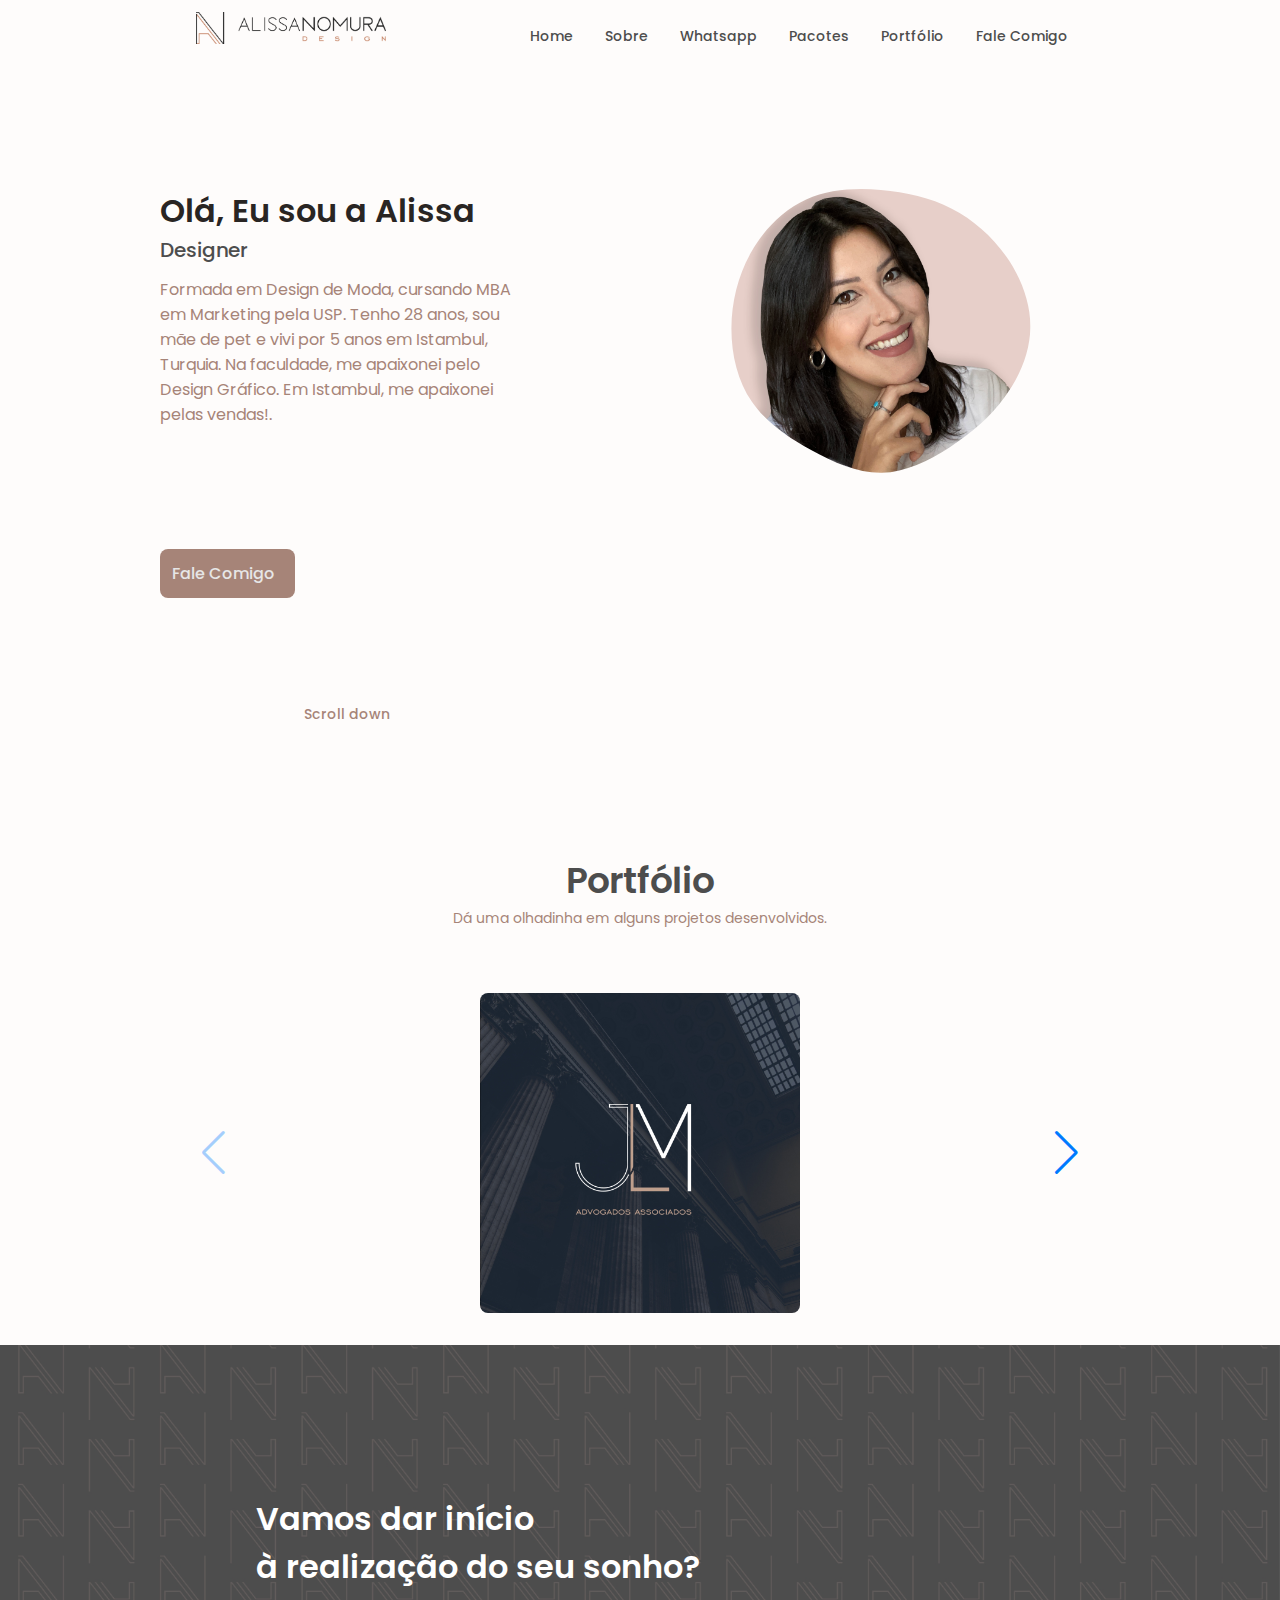
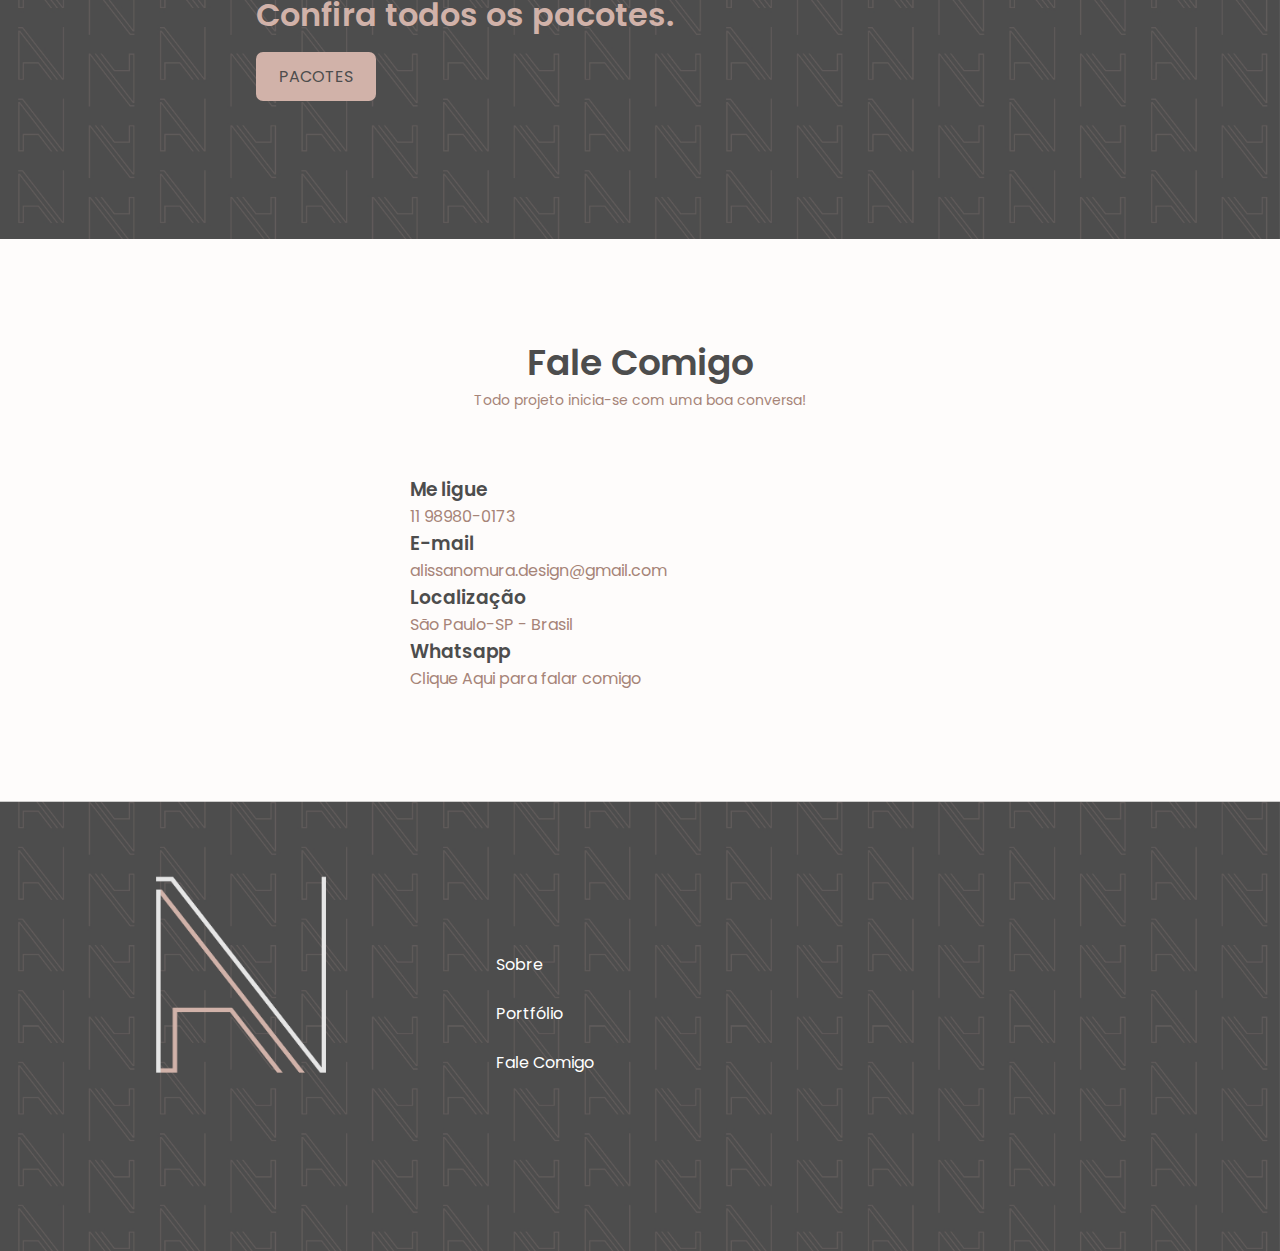
==== commit af0256fd: "footer ajustes" ====
--- a/index.html
+++ b/index.html
@@ -24,7 +24,7 @@
     <header>
       <div class="header" id="header">
       <nav class="nav container">
-        <a href="index.html" class="nav__logo img__logo__adjust"><img src="assets/Novo-Logo-Alissa.png" alt=""></a>
+        <a href="index.html" class="nav__logo img__logo__adjust"><img src="assets/nova-logo-horinzontal.png" alt=""></a>
 
         <div class="nav__menu" id="nav-menu">
           <ul class="nav__list grid">
@@ -108,7 +108,7 @@
         <h1 class="home__title">Olá, Eu sou a Alissa</h1>
         <h3 class="home__subtitle">Designer</h3>
         <p class="home__description">Formada em Design de Moda, cursando MBA em Marketing pela USP.
-          Tenho 27  anos, sou mãe de pet e vivi por 5 anos em Istambul, Turquia.
+          Tenho 28  anos, sou mãe de pet e vivi por 5 anos em Istambul, Turquia.
           Na faculdade, me apaixonei pelo Design Gráfico. Em Istambul, me apaixonei pelas vendas!.</p>
         <a href="#contato" class="button button--flex">
           Fale Comigo <i class="uil uil-message button__icon"></i>
@@ -325,11 +325,10 @@
  <!----------------------------------------- footer ------------------------------------------------->
 
  <footer class="footer">
-   <div class="footer__bg">
+   <div class="footer__bg-grafitte ">
      <div class="footer__container container grid">
        <div>
-         <h1 class="footer__title">Alissa</h1>
-         <span class="footer__subtitle">Designer Gráfico</span>
+         <img src="assets/logo-pequena-branca.png" alt="" class="footer__title">
        </div>
 
        <ul class="footer__links">
--- a/estilos/main.css
+++ b/estilos/main.css
@@ -164,7 +164,7 @@
 }
 
 .img__logo__adjust{
-    width: 130px;
+    width: 190px;
     margin-top: 15px;
 }
 
@@ -189,6 +189,12 @@
     color: var(--firs-color);
 }
 
+@media screen and (max-width: 863px){
+    .img__logo__adjust{
+        width: 170px;
+        margin-top: 15px;
+    }
+}
 @media screen and (max-width: 767px){
     .nav__menu{
         position: fixed;
@@ -609,17 +615,23 @@
 }
 
 .footer__bg{
-    background-color: #A68478;
+    background-color: #a68478;
     padding: 2rem 0 3rem;
 }
 
-.footer__title{
-    font-size: var(--h1-font-size);
-    margin-bottom: var(--mb-0-25);
-}
+
 
 .footer__subtitle{
     font-size: var(--small-font-size);
+    transition: ease .2s;
+    color: white;
+    cursor: pointer;
+}
+
+.footer__subtitle{
+    font-size: var(--small-font-size);
+    color: #D1B2A9;
+    transition: ease .2s;
 }
 
 .footer__links{
@@ -631,19 +643,19 @@
 .footer__link{
     color: black;
     margin-left: -24px;
-    transition: ease .3s;
+    transition: ease .2s;
 }
 
 .footer__link:hover{
 
-    transition: ease .3s;
+    transition: ease .2s;
     color: var(--firs-color-lighter);
 }
 
 .footer__social{
-    font-size: 1.25rem;
+    font-size: 1.75rem;
     margin-right: var(--mb-1-5);
-    transition: ease .3s;
+    transition: ease .2s;
 }
 
 .footer__social:hover{
@@ -712,6 +724,12 @@
         font-size: 17px;
         text-align: center;
     }
+
+    .footer__container{
+        grid-template-columns: repeat(2, 1fr);
+    }
+
+   
     
 }
 
@@ -730,10 +748,13 @@
 
     .sobre__container,
     .portfolio__content,
-    .contato__container,
+    .contato__container{
+        grid-template-columns: repeat(2, 1fr);
+    }
     .footer__container{
-        grid-template-columns: repeat(2, 1fr);
-    }
+        grid-template-columns: repeat(3, 1fr);
+    }
+
 
     
 }
@@ -752,6 +773,17 @@
         width: 300px;
         transform: translateY(30px);
     }
+
+    .footer__title{
+        width: 120px;
+        margin-left: 40px;
+    }
+
+    .footer__bg-grafitte{
+        height: 50vh;
+    }
+    
+    
 }
 
 @media screen and (min-width: 768px){
@@ -774,13 +806,15 @@
         bottom: initial;
     }
 
-    
+    .footer{
+        margin-bottom: -50px;
+    }
 
     .header,
-    .main,
     .footer__container{
         padding: 0 1rem;
     }
+
     .nav{
         height: calc(--header-height) + 1.5rem;
         column-gap: 1rem;
@@ -792,6 +826,10 @@
         display: none;
     }
 
+    .footer__bg-grafitte{
+        height: 50vh;
+    }
+
     .nav__list{
         display: flex;
         column-gap: 2rem;
@@ -825,9 +863,9 @@
 
     .sobre__container{
         column-gap: 2rem;
-        background-color: var(--firs-color);
+        background-color: #A68478;
         border-radius: 10px;
-        color: white;
+        color: #E6E6E6;
     }
 
     .sobre__img{
@@ -854,6 +892,11 @@
     }
     
 
+    .footer__title{
+        width: 150px;
+        margin-left: -10px;
+        transform: translateY(-60px);
+    }
     
 
     .footer__container{
@@ -923,6 +966,12 @@
     
     .contato__container{
         width: 460px;
+    }
+
+    .footer__title{
+        width: 170px;
+        margin-left: -100px;
+        transform: translateY(-75px);
     }
 
     
@@ -962,6 +1011,18 @@
     color: white;
     padding-top: 150px;
     padding-bottom: 150px;
+}
+
+.footer__bg-grafitte{
+    background-image: url(/assets/background.jpg);
+    background-position: center center;
+    width: 100%;
+    background-size: cover;
+    background-attachment: scroll;
+    color: white;
+    padding-top: 150px;
+    padding-bottom: 150px;
+    
 }
 
 .content-site{
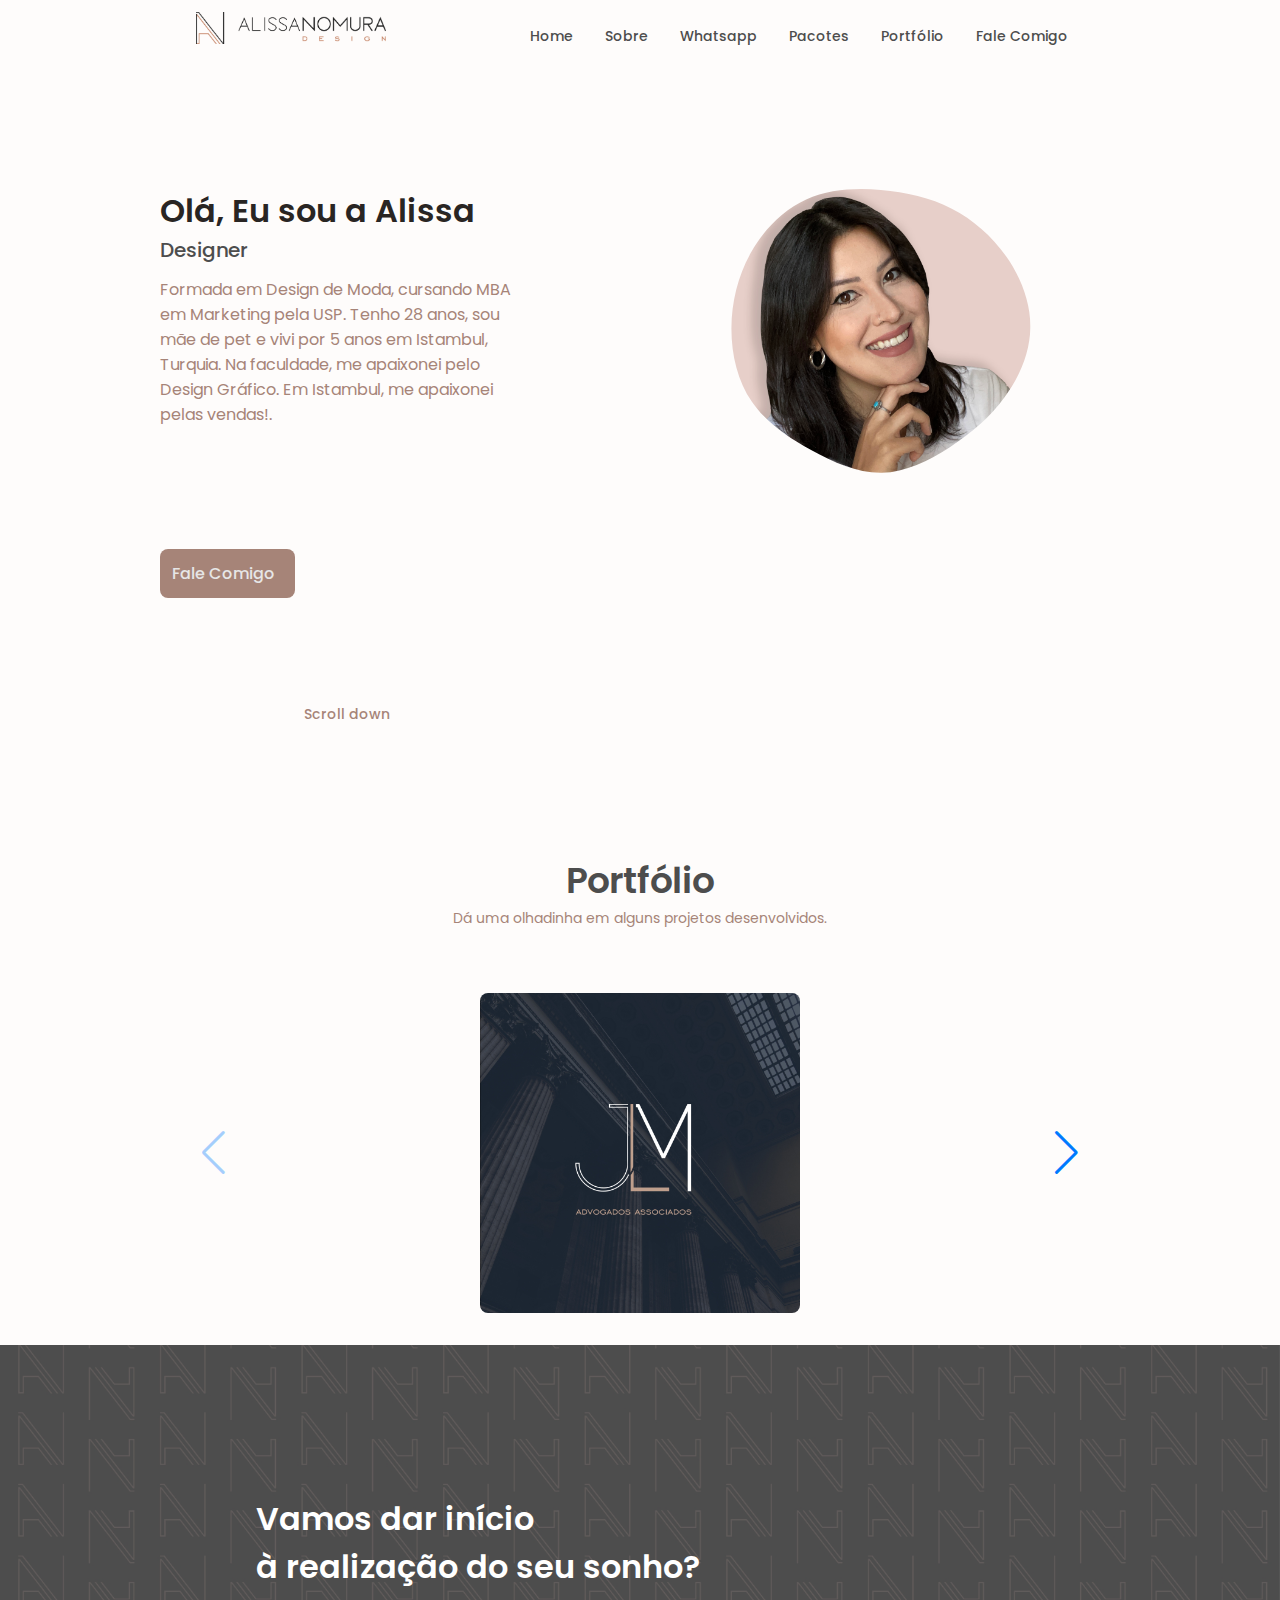
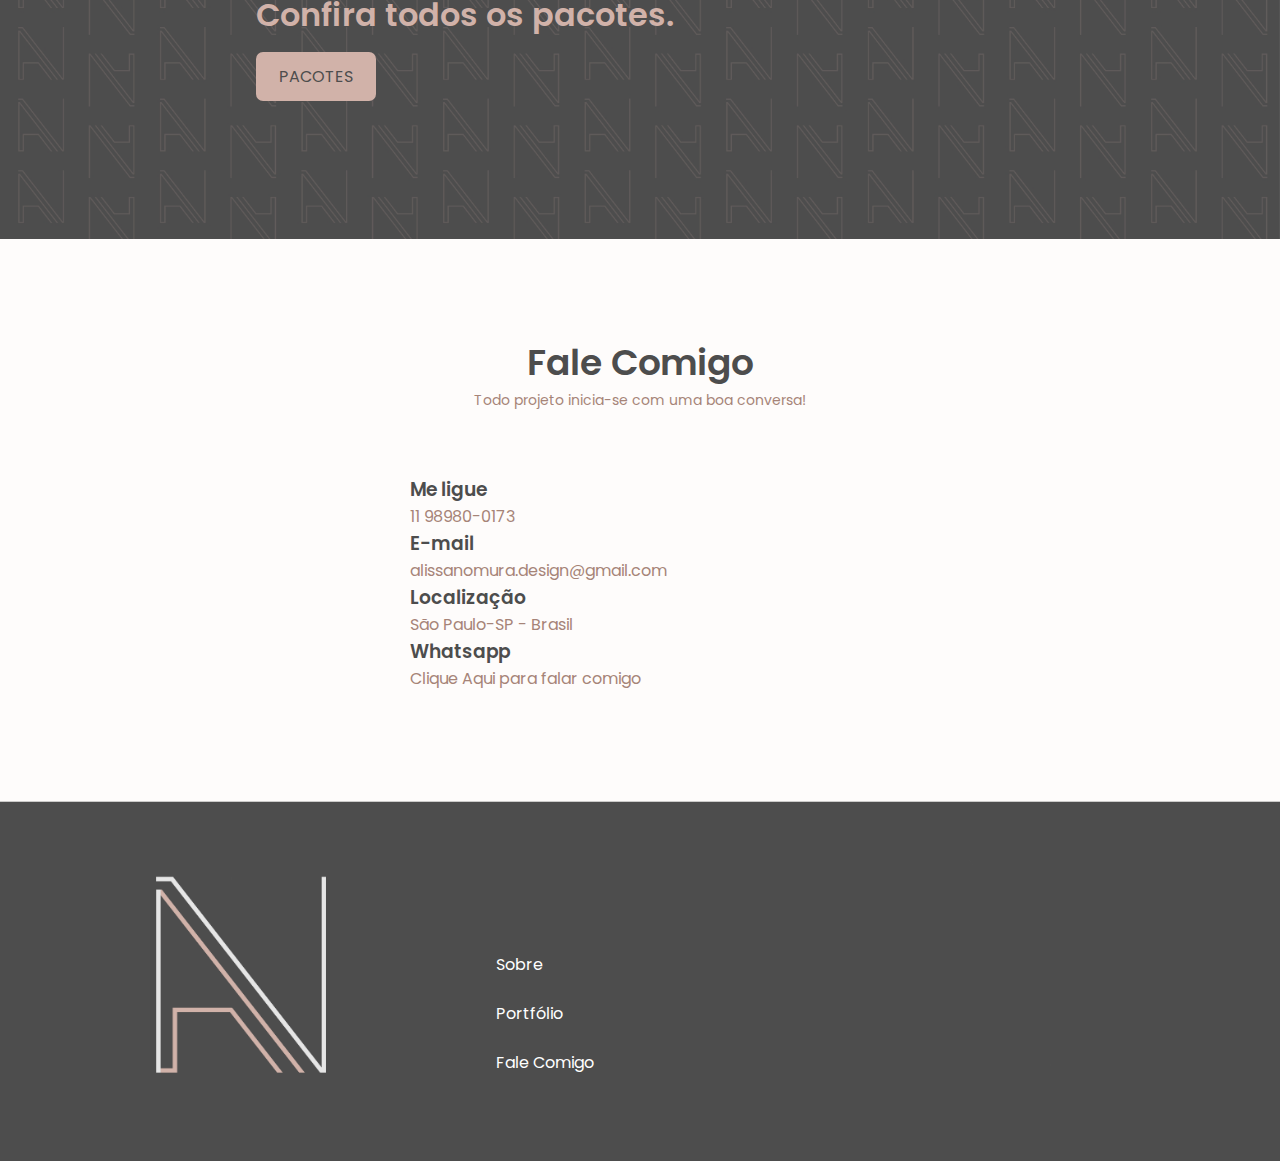
==== commit 38a58765: "correções rodapé" ====
--- a/index.html
+++ b/index.html
@@ -333,15 +333,15 @@
 
        <ul class="footer__links">
          <li>
-           <a href="sobre.html" class="footer__link">Sobre</a>
+          <a href="sobre.html" class="footer__link"><i class="uil uil-align-center"></i>Sobre</a>
          </li>
 
          <li>
-          <a href="#portfolio" class="footer__link">Portfólio</a>
+          <a href="#portfolio" class="footer__link"><i class="uil uil-clipboard-alt"></i>Portfólio</a>
         </li>
 
         <li>
-          <a href="#contato" class="footer__link">Fale Comigo</a>
+          <a href="#contato" class="footer__link"><i class="uil uil-comment-dots"></i>Fale Comigo</a>
         </li>
        <br> 
        </ul>
--- a/estilos/main.css
+++ b/estilos/main.css
@@ -910,10 +910,13 @@
     .footer__links{
         flex-direction: column;
         column-gap: 5rem;
-    }
-
-    .footer__socials{
-        justify-self: flex-end;
+        
+    }
+
+    
+
+    .footer__bg-grafitte{
+        height: 40vh;
     }
 }
 
@@ -933,6 +936,7 @@
 
     .footer{
         transform: translateY(2.92rem);
+        
     }
 
     
@@ -1014,7 +1018,7 @@
 }
 
 .footer__bg-grafitte{
-    background-image: url(/assets/background.jpg);
+    background-image: url(/assets/background-2.jpg);
     background-position: center center;
     width: 100%;
     background-size: cover;
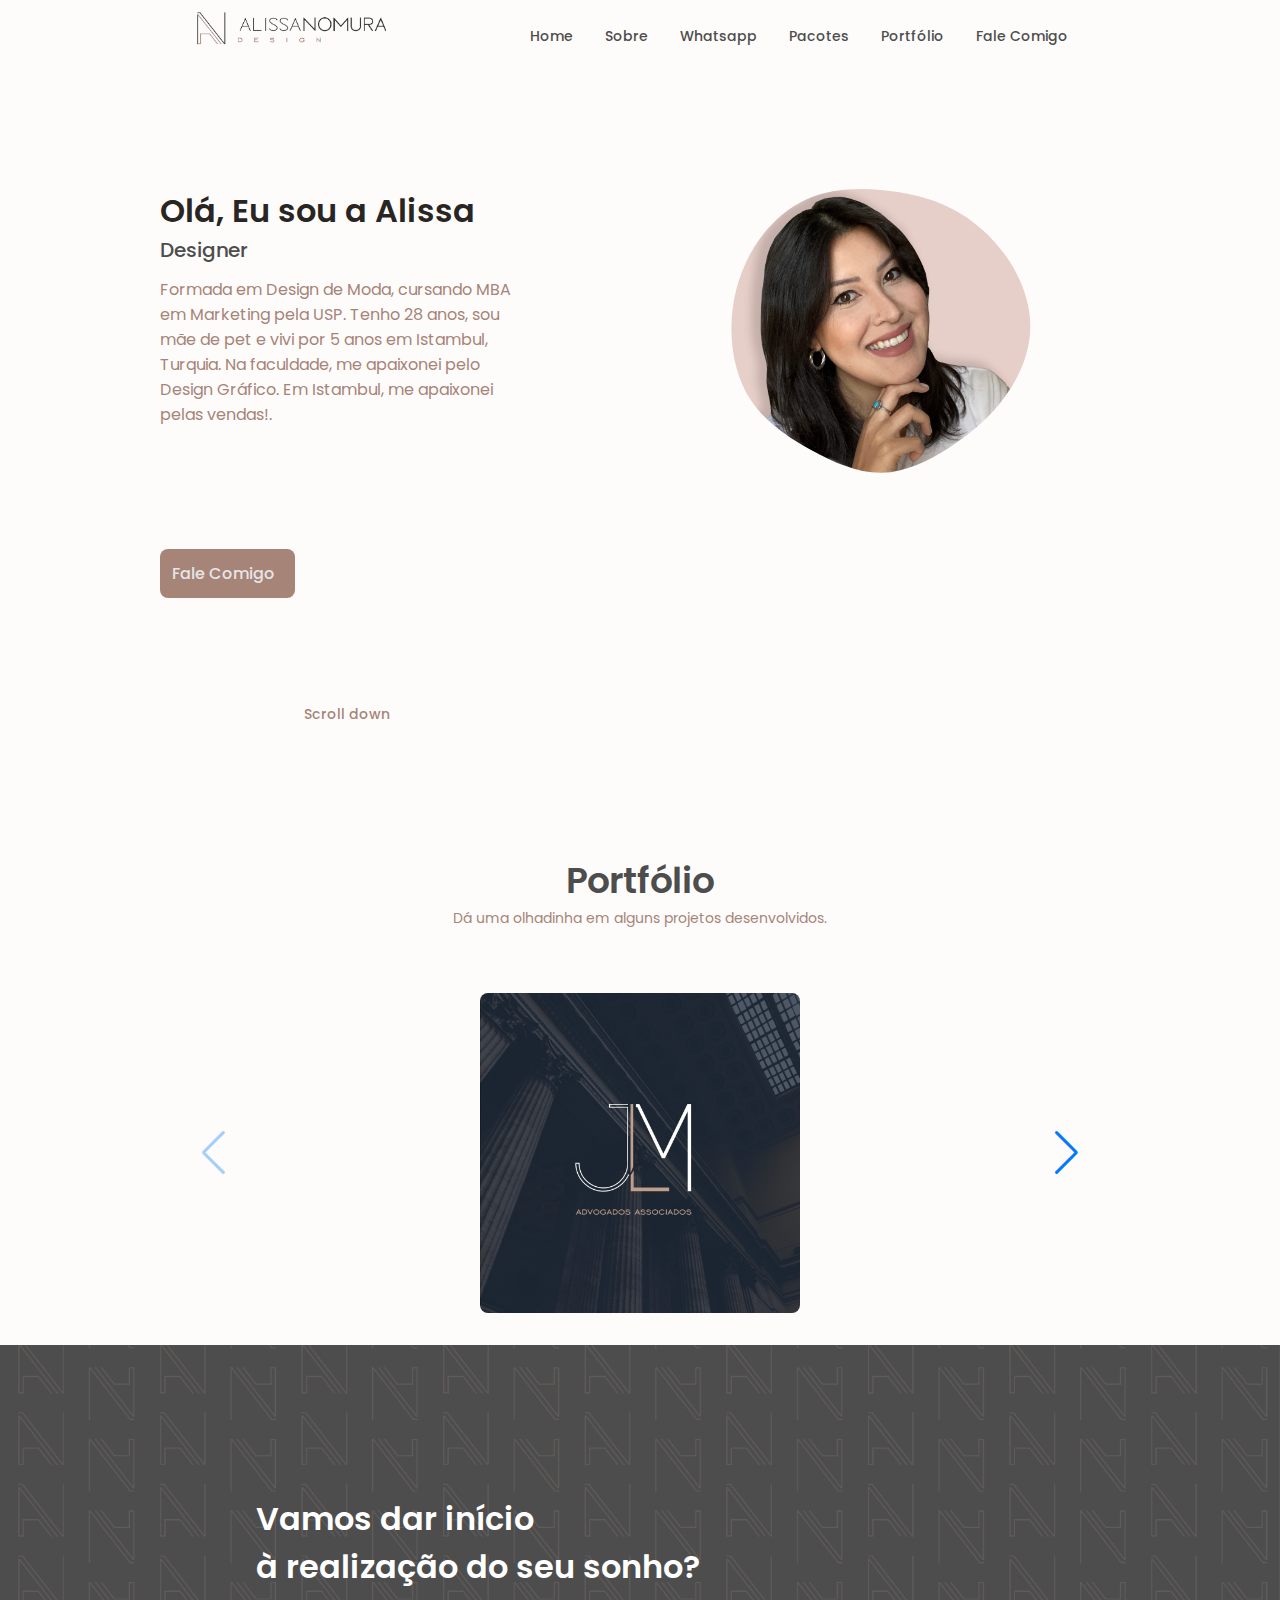
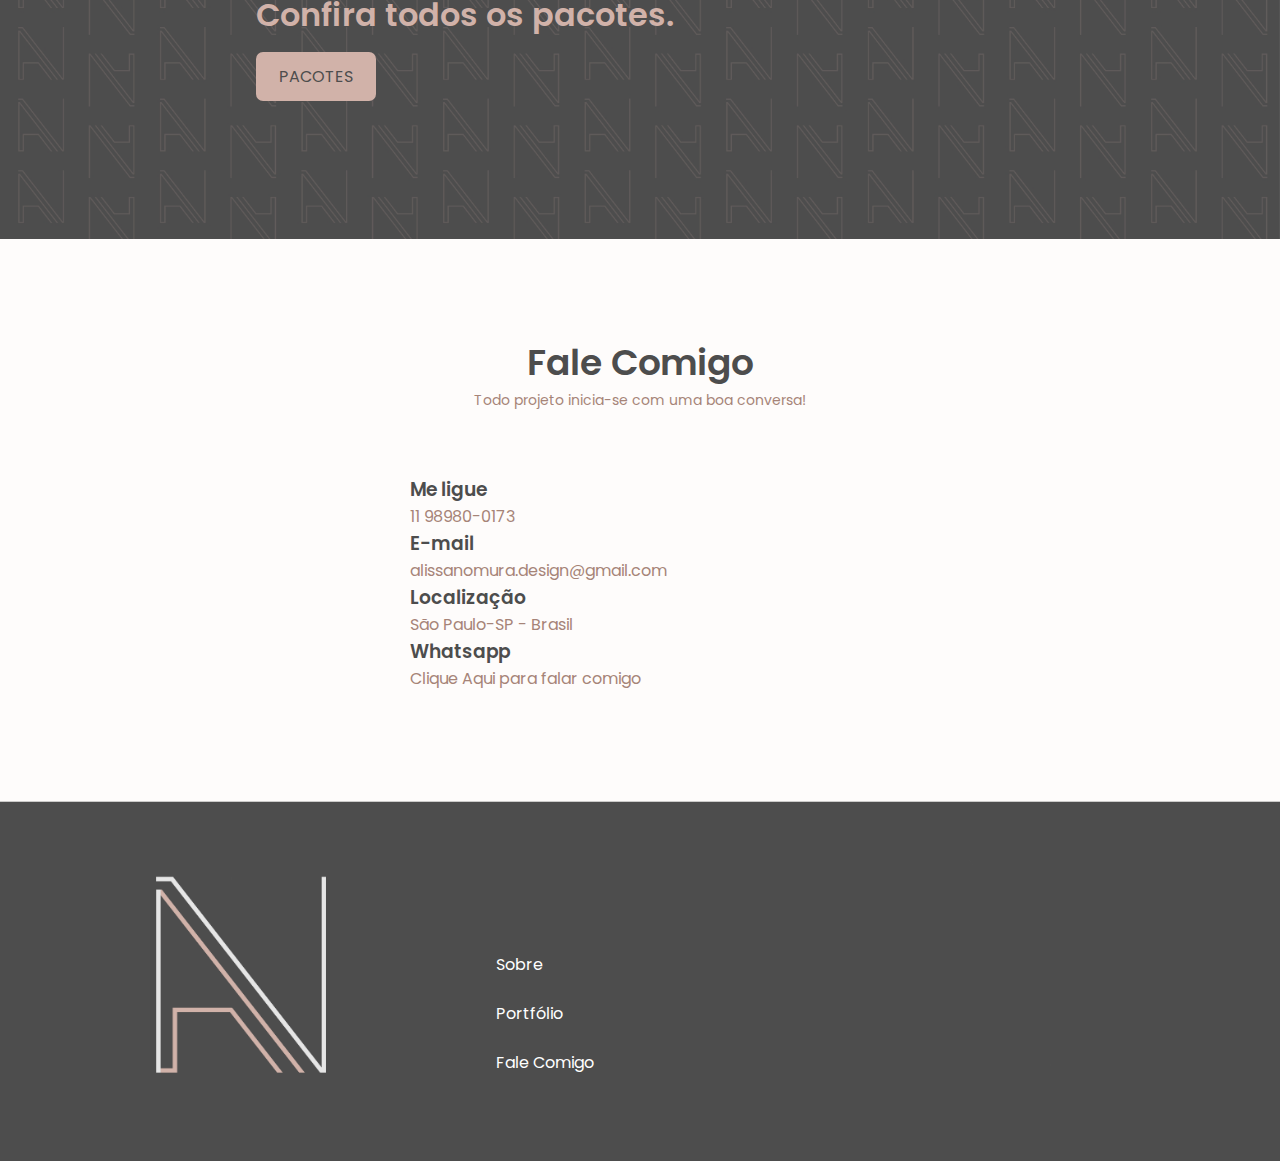
==== commit 29ed0383: "ajustes navbar" ====
--- a/index.html
+++ b/index.html
@@ -24,7 +24,7 @@
     <header>
       <div class="header" id="header">
       <nav class="nav container">
-        <a href="index.html" class="nav__logo img__logo__adjust"><img src="assets/nova-logo-horinzontal.png" alt=""></a>
+        <a href="index.html" class="nav__logo img__logo__adjust"><img src="assets/novo-logo-hor-dif.png" alt=""></a>
 
         <div class="nav__menu" id="nav-menu">
           <ul class="nav__list grid">
--- a/estilos/main.css
+++ b/estilos/main.css
@@ -210,7 +210,7 @@
     }
 
     .img__logo__adjust{
-        width: 70px;
+        width: 150px;
         margin: 0px;
         margin-left: 10px;
         
@@ -781,6 +781,7 @@
 
     .footer__bg-grafitte{
         height: 50vh;
+        margin-bottom: 10px;
     }
     
     
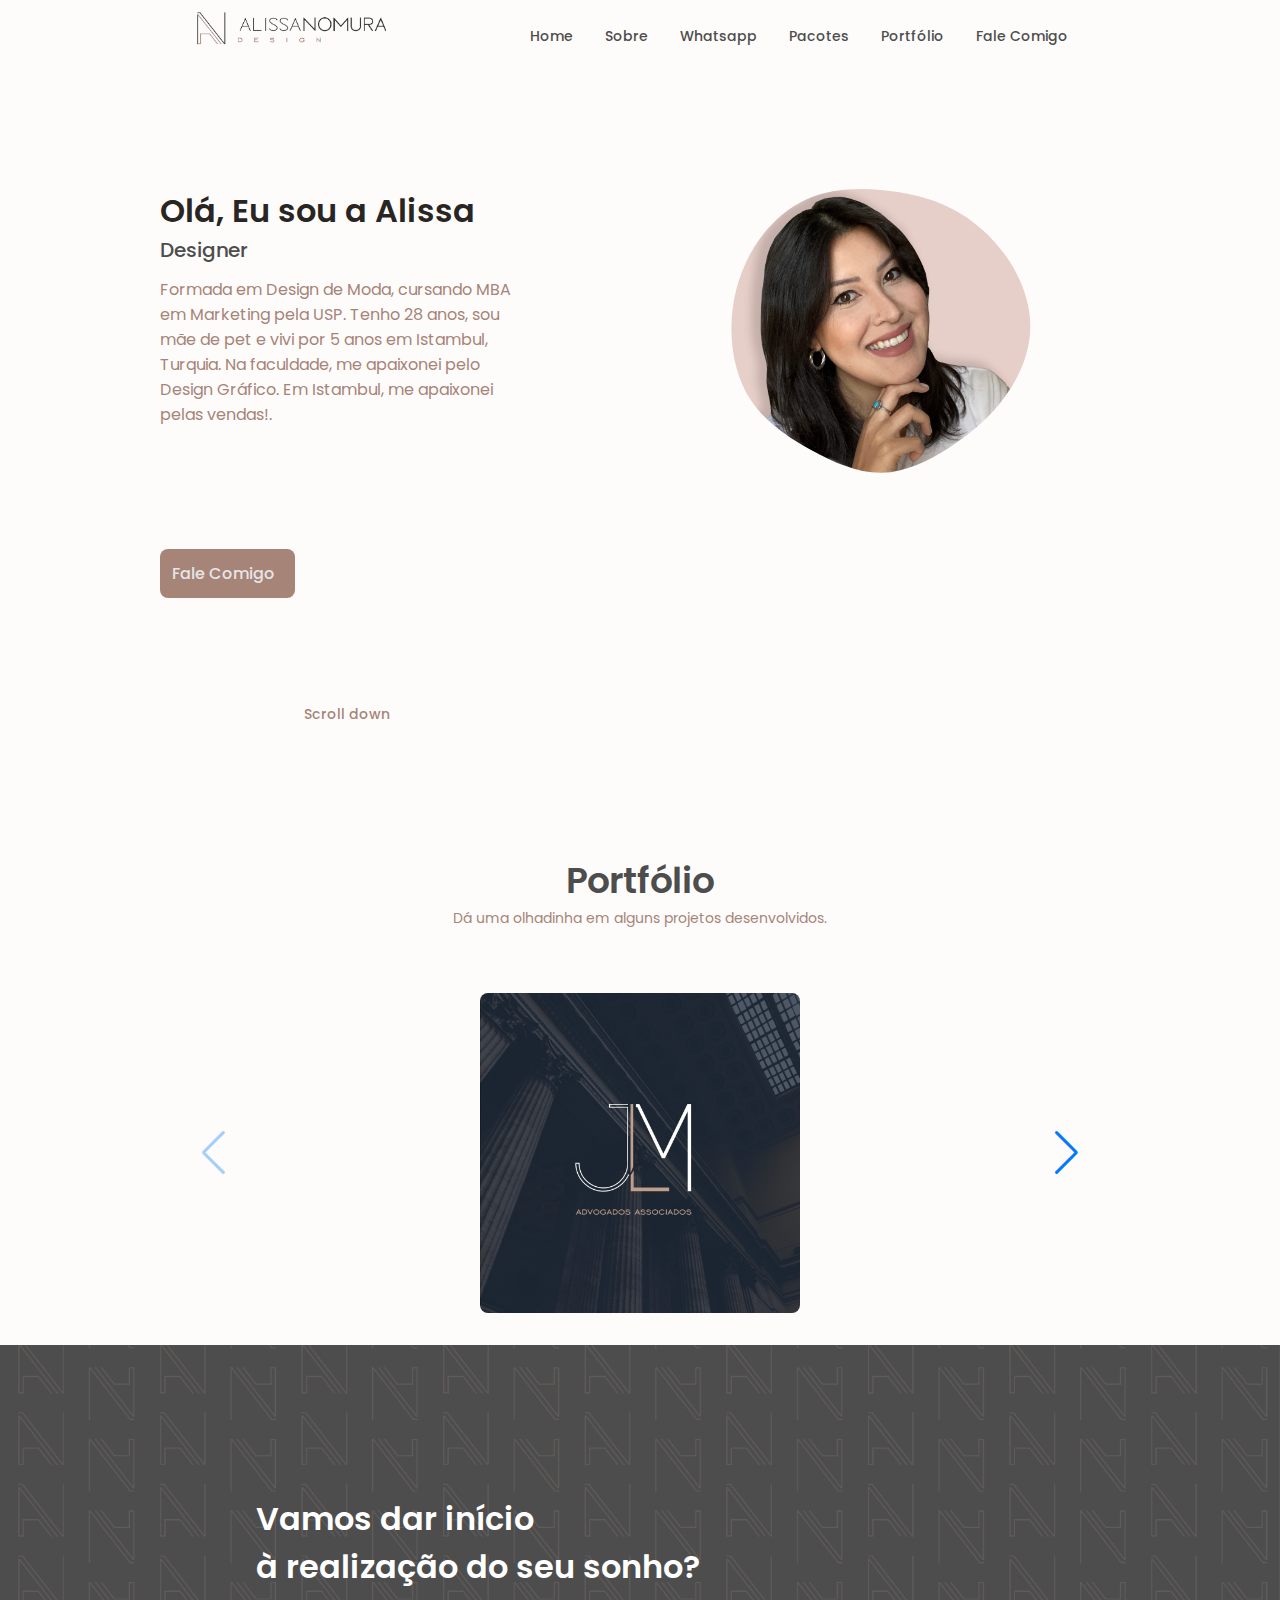
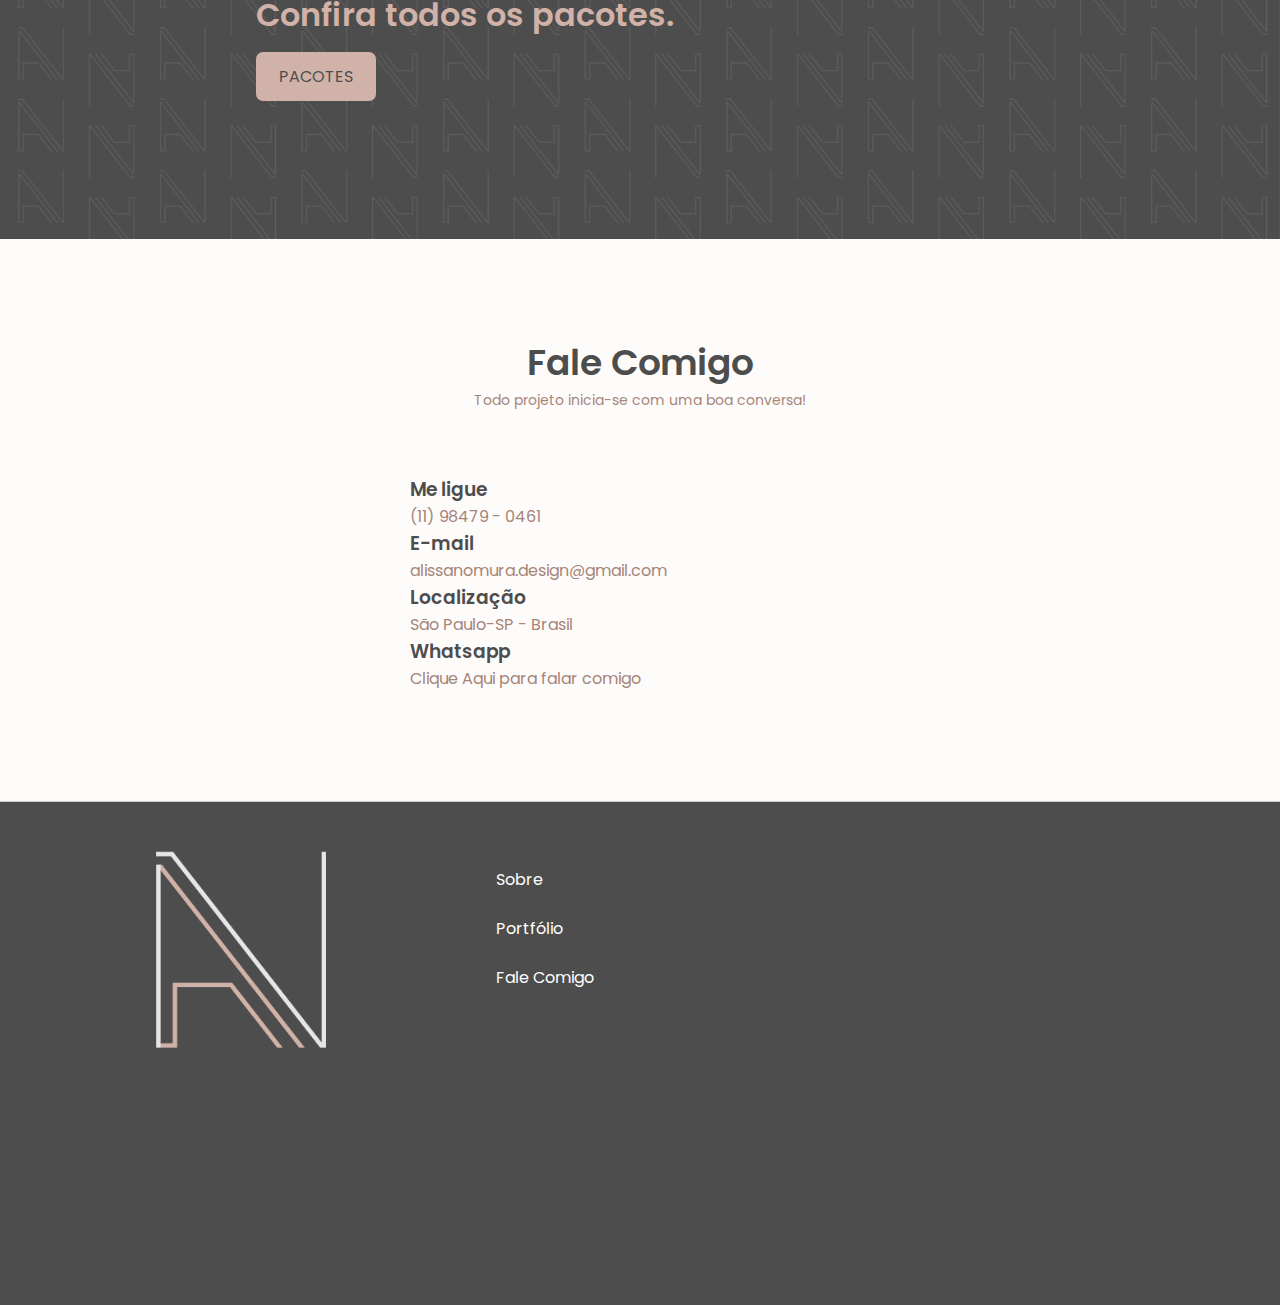
==== commit a9ec0dd5: "replacing whatsapp number" ====
--- a/index.html
+++ b/index.html
@@ -39,7 +39,7 @@
               </a>
             </li>
             <li class="nav__item">
-              <a href="https://api.whatsapp.com/send?phone=5511989800173&text=Ol%C3%A1!%20Gostaria%20de%20mais%20informa%C3%A7%C3%B5es%20sobre%20os%20pacotes%20de%20Identidade%20Visual.%20" target="_blank" class="nav__link">
+              <a href="https://wa.me/5511984790461" target="_blank" class="nav__link">
                 <i class="uil uil-whatsapp nav__icon"></i> Whatsapp
               </a>
             </li>
@@ -88,7 +88,7 @@
           <i class="uil uil-instagram"></i>
         </a>
 
-        <a href="https://api.whatsapp.com/send?phone=5511989800173&text=Ol%C3%A1!%20Gostaria%20de%20mais%20informa%C3%A7%C3%B5es%20sobre%20os%20pacotes%20de%20Identidade%20Visual.%20"  target="_blank" class="home__social-icon">
+        <a href="https://wa.me/5511984790461"  target="_blank" class="home__social-icon">
           <i class="uil uil-whatsapp"></i>
         </a>
 
@@ -279,7 +279,7 @@
 
         <div>
           <h3 class="contato__title">Me ligue</h3>
-          <span class="contato__subtitle">11 98980-0173</span>
+          <span class="contato__subtitle">(11) 98479 - 0461</span>
         </div>
 
         <div class="contato__informacao">
@@ -303,7 +303,7 @@
       
               <div>
                 <h3 class="contato__title">Whatsapp</h3>
-                <a href="https://api.whatsapp.com/send?phone=5511989800173&text=Ol%C3%A1!%20Gostaria%20de%20mais%20informa%C3%A7%C3%B5es%20sobre%20os%20pacotes%20de%20Identidade%20Visual.%20"><span class="contato__subtitle">Clique Aqui para falar comigo</span></a>
+                <a href="https://wa.me/5511984790461"><span class="contato__subtitle">Clique Aqui para falar comigo</span></a>
               </div>
 
             
@@ -353,7 +353,7 @@
            
         </a>
 
-        <a href="https://api.whatsapp.com/send?phone=5511989800173&text=Ol%C3%A1!%20Gostaria%20de%20mais%20informa%C3%A7%C3%B5es%20sobre%20os%20pacotes%20de%20Identidade%20Visual.%20" target="_blank" class="footer__social">
+        <a href="https://wa.me/5511984790461" target="_blank" class="footer__social">
           <i class="uil uil-whatsapp"></i>
         </a>
        </div>
--- a/estilos/main.css
+++ b/estilos/main.css
@@ -610,14 +610,13 @@
     padding-top: 2rem;
 }
 
-.footer__container{
-    row-gap: 3.5rem;
-}
+
 
 .footer__bg{
     background-color: #a68478;
     padding: 2rem 0 3rem;
 }
+
 
 
 
@@ -685,6 +684,38 @@
 /*====================MEDIA QUERIES==============================*/
 
 /*FOR SMALL DEVICES*/
+
+@media screen and (min-width: 320px) and (min-height: 480px){
+
+    .footer__container{
+        row-gap: 2.5rem;
+    }
+
+    .footer__container{
+        transform: translateY(-85px);
+    }
+
+    
+}
+@media screen and (max-width: 290px){
+
+    .footer__title{
+        width: 90px;
+        margin-left: 0;
+     }
+     .footer__bg-grafitte{
+        height: 70vh;
+    }
+
+    .footer__container{
+        row-gap: 1rem;
+    }
+
+    ol , ul{
+        padding-left: 1rem;
+    }
+}
+
 @media screen and (max-width: 350px) {
 
     .nav__menu{
@@ -702,8 +733,19 @@
     }
 
     
-}
-
+    
+}
+
+@media screen and (min-width: 350px){
+   .footer__title{
+       width: 120px;
+       margin-left: 40px;
+    }
+
+    .footer__container{
+        row-gap: 3.5rem;
+    }
+}
 
 /*FOR MEDIUM DEVICES*/
 
@@ -729,6 +771,14 @@
         grid-template-columns: repeat(2, 1fr);
     }
 
+    .footer__bg-grafitte{
+        height: 66vh;
+    }
+
+    .footer__socials{
+        transform: translateY(-65px);
+    }
+
    
     
 }
@@ -755,6 +805,15 @@
         grid-template-columns: repeat(3, 1fr);
     }
 
+    .footer__title{
+        width: 120px;
+        margin-left: 40px;
+    }
+
+    
+
+    
+
 
     
 }
@@ -774,15 +833,14 @@
         transform: translateY(30px);
     }
 
-    .footer__title{
-        width: 120px;
-        margin-left: 40px;
-    }
+    
 
     .footer__bg-grafitte{
-        height: 50vh;
-        margin-bottom: 10px;
-    }
+        height: 60vh;
+        
+    }
+
+    
     
     
 }
@@ -896,7 +954,7 @@
     .footer__title{
         width: 150px;
         margin-left: -10px;
-        transform: translateY(-60px);
+        transform: translateY(-10px);
     }
     
 
@@ -917,12 +975,22 @@
     
 
     .footer__bg-grafitte{
-        height: 40vh;
+        height: 56vh;
     }
 }
 
 
 /*FOR LARGE DEVICES*/
+
+@media screen and (min-width: 768px) and (min-height: 1024px){
+
+    .footer__bg-grafitte{
+        height: 10vh;
+       
+    }
+    
+}
+
 
 @media screen and (min-width: 1024px){
     .header,
@@ -976,7 +1044,7 @@
     .footer__title{
         width: 170px;
         margin-left: -100px;
-        transform: translateY(-75px);
+        transform: translateY(-15px);
     }
 
     
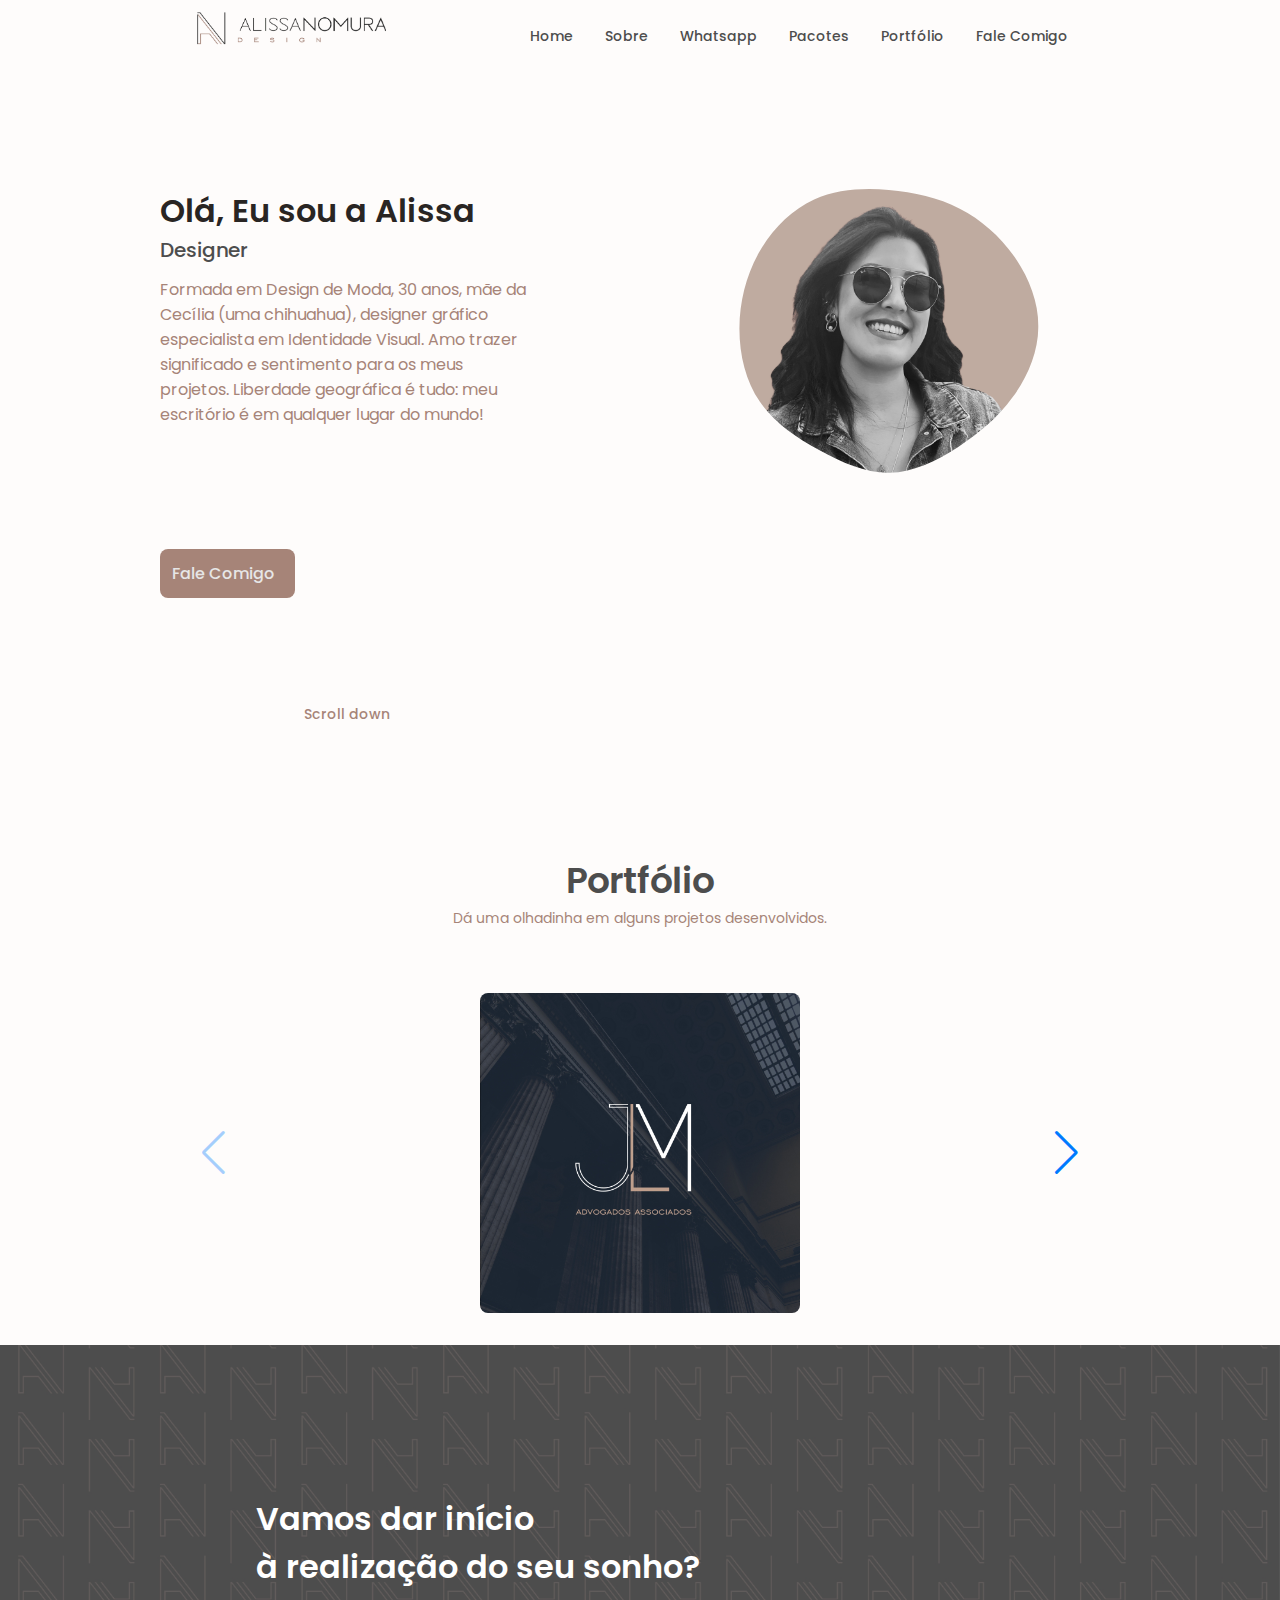
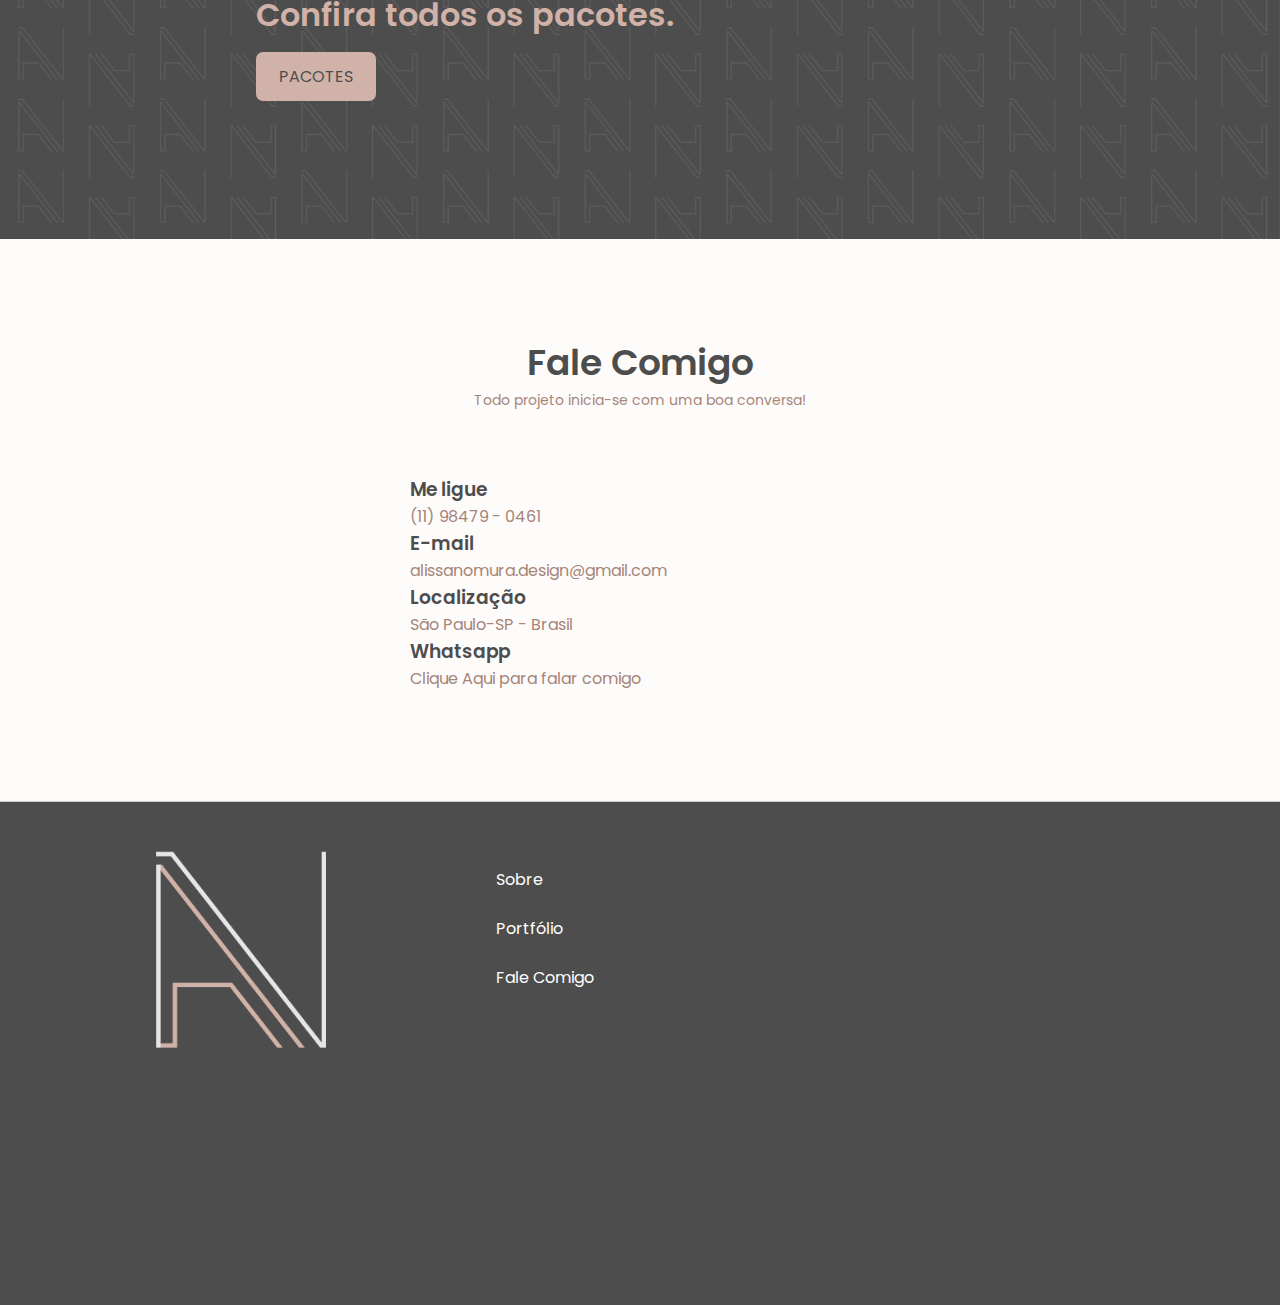
==== commit 7bfa9b75: "(feat):  - adding new texts;  - adding new prices;  - adding new images;  - adding new about descrip" ====
--- a/index.html
+++ b/index.html
@@ -101,15 +101,16 @@
             </clipPath>
           </defs>
       
-          <image class="home__blob-img"  preserveAspectRatio="xMinYMin slice" x='-11' y='-5' xlink:href="assets/foto-alissa-home-page.jpg" clip-path="url(#user-space)"/>
+          <image class="home__blob-img"  preserveAspectRatio="xMinYMin slice" x='-11' y='-5' xlink:href="assets/foto-alissa-home-page-nova.jpg" clip-path="url(#user-space)"/>
         </svg>
       </div>
       <div class="home__data">
         <h1 class="home__title">Olá, Eu sou a Alissa</h1>
         <h3 class="home__subtitle">Designer</h3>
-        <p class="home__description">Formada em Design de Moda, cursando MBA em Marketing pela USP.
-          Tenho 28  anos, sou mãe de pet e vivi por 5 anos em Istambul, Turquia.
-          Na faculdade, me apaixonei pelo Design Gráfico. Em Istambul, me apaixonei pelas vendas!.</p>
+        <p class="home__description">Formada em Design de Moda, 30 anos, mãe da Cecília (uma chihuahua),
+          designer gráfico especialista em Identidade Visual. Amo trazer significado e
+          sentimento para os meus projetos. Liberdade geográfica é tudo: meu
+          escritório é em qualquer lugar do mundo!</p>
         <a href="#contato" class="button button--flex">
           Fale Comigo <i class="uil uil-message button__icon"></i>
         </a>
--- a/estilos/main.css
+++ b/estilos/main.css
@@ -307,7 +307,7 @@
 }
 
 .home__blob-img{
-    width: 220px;
+    width: 200px;
 }
 
 .home__data{
@@ -330,6 +330,7 @@
 .home__description{
     margin-bottom: var(--mb-2);
     color: #A68478;
+    width: 367px;
 }
 
 .home__scroll{
@@ -402,13 +403,13 @@
     align-self: center;
 }
 
-
 .red{
     color: #D1B2A9;
-    
-}
-
-
+}
+
+.sobre__container{
+    max-width: 1080px;
+}
 
 .sobre__description{
     text-align: center;
@@ -443,6 +444,15 @@
 }
 
 /*------------------------ SKILLS -------------------------------->*/
+
+.single-itens-section{
+    max-width: 97%;
+}
+
+.single-itens-section .single-info-container{
+    max-width: 200px;
+    margin-left: 75px;
+}
 
 .skills__container{
 
@@ -471,6 +481,15 @@
 }
 
 .skills__subtitle{
+    font-size: var(--small-font-size);
+    color: #A68478;
+    display: flex;
+    align-items: flex-start;
+    text-align: left;
+    width: 200px;
+}
+
+.skills__subtitle-pcts{
     font-size: var(--normal-font-size);
     color: #A68478;
 }
@@ -547,6 +566,11 @@
 
 
 /*=====================PORTFOLIO=================*/
+
+.portfolio__subtitle{
+    margin-top: 10px;
+    white-space: nowrap;
+}
 
 .portfolio__container{
     overflow: initial;
@@ -694,7 +718,6 @@
     .footer__container{
         transform: translateY(-85px);
     }
-
     
 }
 @media screen and (max-width: 290px){
@@ -833,6 +856,20 @@
         transform: translateY(30px);
     }
 
+    .single-itens-section .single-info-container{
+        max-width: 240px;
+        margin-left: 75px;
+    }
+
+    .skills__subtitle{
+        font-size: var(--normal-font-size);
+        color: #A68478;
+        display: flex;
+        align-items: flex-start;
+        text-align: left;
+        width: 200px;
+    }
+
     
 
     .footer__bg-grafitte{
@@ -929,7 +966,7 @@
 
     .sobre__img{
         width: 350px;
-        margin-top: -180px;
+        margin-top: -10px;
     }
 
     .sobre__description{
